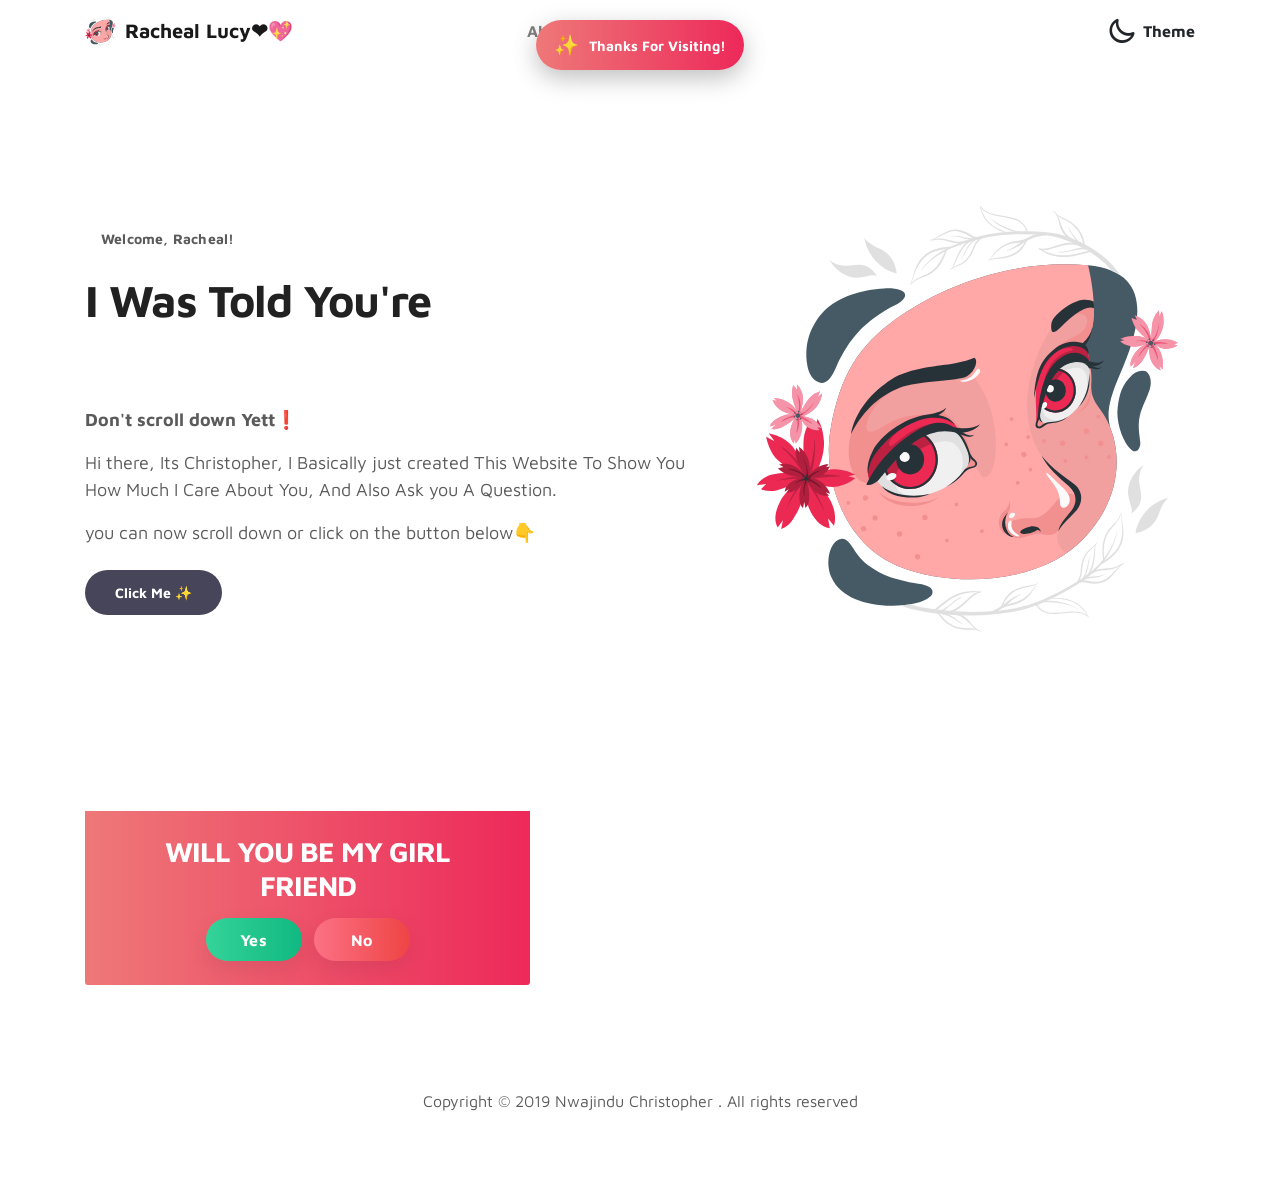
==== index.html @ bc21bebd "Add files via upload" ====
<!doctype html>
<html lang="en">

<head>
    <meta charset="utf-8">
    <meta name="viewport" content="width=device-width, initial-scale=1, shrink-to-fit=no">
    <meta name="description" content="">
    <meta name="author" content="">

    <title>Just A friendly Proposal</title>

    <link rel="stylesheet" href="css/bootstrap.min.css">
    <link rel="stylesheet" href="css/unicons.css">
    <link rel="stylesheet" href="css/owl.carousel.min.css">
    <link rel="stylesheet" href="css/owl.theme.default.min.css">

    <!-- MAIN STYLE -->
    <link rel="stylesheet" href="css/tooplate-style.css">

    <!--

Tooplate 2115 Marvel

https://www.tooplate.com/view/2115-marvel

-->
</head>

<body>

    <!-- MENU -->
    <nav class="navbar navbar-expand-sm navbar-light">
        <div class="container">
            <a class="navbar-brand d-flex align-items-center" href="index.html">
                <img src="images/undraw/rac.svg" alt="Racheal Lucy" style="width:32px;height:32px;margin-right:8px;"> Racheal Lucy❤💖
            </a>

            <button class="navbar-toggler" type="button" data-toggle="collapse" data-target="#navbarNav" aria-controls="navbarNav" aria-expanded="false" aria-label="Toggle navigation">
                <span class="navbar-toggler-icon"></span>
                <span class="navbar-toggler-icon"></span>
                <span class="navbar-toggler-icon"></span>
            </button>

            <div class="collapse navbar-collapse" id="navbarNav">
                <ul class="navbar-nav mx-auto">
                    <li class="nav-item">
                        <a href="#about" class="nav-link"><span data-hover="About">About</span></a>
                    </li>
                    <!-- <li class="nav-item">
                        <a href="#project" class="nav-link"><span data-hover="Projects">Projects</span></a>
                    </li>
                    <li class="nav-item">
                        <a href="#resume" class="nav-link"><span data-hover="Resume">Resume</span></a>
                    </li>
                    <li class="nav-item"> -->
                    <a href="#contact" class="nav-link"><span data-hover="Contact">Contact</span></a>
                    </li>
                </ul>

                <ul class="navbar-nav ml-lg-auto">
                    <div class="ml-lg-4">
                        <div class="color-mode d-lg-flex justify-content-center align-items-center">
                            <i class="color-mode-icon"></i> Theme
                        </div>
                    </div>
                </ul>
            </div>
        </div>
    </nav>

    <!-- WINNER BANNER (shows on page load) -->
    <div id="winner-banner" role="status" aria-live="polite">
        <span class="winner-emoji">✨</span>
        <span class="winner-text">Thanks For Visiting!</span>
    </div>

    <!-- ABOUT -->
    <section class="about full-screen d-lg-flex justify-content-center align-items-center" id="about">
        <div class="container">
            <div class="row">

                <div class="col-lg-7 col-md-12 col-12 d-flex align-items-center">
                    <div class="about-text">
                        <small class="small-text">Welcome, <span class="mobile-block">Racheal!</span></small>
                        <h1 class="animated animated-text">
                            <span class="mr-2">I Was Told You're</span>
                            <div class="animated-info">
                                <span class="animated-item">Beautiful 🌹</span>
                                <span class="animated-item">Georgious</span>
                                <span class="animated-item">Cute ✨</span>
                                <span class="animated-item">Adorable</span>
                                <span class="animated-item">Special🎁</span>
                                <span class="animated-item">One Of A Kind💎</span>
                                <span class="animated-item">Fun to Chat With</span>
                                <span class="animated-item">Very stubborn 😜</span>
                                <span class="animated-item">And Lastly</span>
                                <span class="animated-item">Well Endowed🤞</span>
                            </div>
                        </h1>

                        <p><strong>Don't scroll down Yett❗</strong></p>
                        <p>Hi there, Its Christopher, I Basically just created This Website To Show You How Much I Care About You, And Also Ask you A Question.</p>
                        <p>you can now scroll down or click on the button below👇</p>

                        <div class="custom-btn-group mt-4">
                            <!-- <a href="#" class="btn mr-lg-2 custom-btn"><i class='uil uil-file-alt'></i> Download Resume</a> -->
                            <a href="#contact" class="btn custom-btn custom-btn-bg custom-btn-link">Click Me ✨</a>
                        </div>
                    </div>
                </div>

                <div class="col-lg-5 col-md-12 col-12">
                    <div class="about-image svg">
                        <img src="images/undraw/rac.svg" class="img-fluid" alt="svg image">
                    </div>
                </div>

            </div>
        </div>
    </section>





    <!-- CONTACT -->
    <section class="contact py-5" id="contact">
        <div class="container">
            <div class="row">

                <div class="col-lg-5 mr-lg-5 col-12">
                    <div class="google-map w-100">
                        <!-- <iframe src="https://www.google.com/maps/embed?pb=!1m18!1m12!1m3!1d12088.558402180099!2d-73.99373482142036!3d40.75895421922642!2m3!1f0!2f0!3f0!3m2!1i1024!2i768!4f13.1!3m3!1m2!1s0x89c25855b8fb3083%3A0xa0f9aef176042a5c!2sTheater+District%2C+New+York%2C+NY%2C+USA!5e0!3m2!1sen!2smm!4v1549875377188"
                            width="400" height="300" frameborder="0" style="border:0" allowfullscreen></iframe> -->
                    </div>

                    <div class="contact-info d-flex justify-content-center align-items-center py-4 px-lg-5">
                        <div class="text-center w-100">
                            <h3 class="mb-3 text-white">WILL YOU BE MY GIRL FRIEND</h3>
                            <div class="d-flex justify-content-center" style="gap:12px;">
                                <button id="btn-yes" class="btn btn-success">Yes</button>
                                <button id="btn-no" class="btn btn-danger">No</button>
                            </div>
                        </div>
                    </div>
                </div>

                <!-- <div class="col-lg-6 col-12">
                    <div class="contact-form">
                        <h2 class="mb-4">Interested to work together? Let's talk</h2>

                        <form action="" method="get">
                            <div class="row">
                                <div class="col-lg-6 col-12">
                                    <input type="text" class="form-control" name="name" placeholder="Your Name" id="name">
                                </div>

                                <div class="col-lg-6 col-12">
                                    <input type="email" class="form-control" name="email" placeholder="Email" id="email">
                                </div>

                                <div class="col-12">
                                    <textarea name="message" rows="6" class="form-control" id="message" placeholder="Message"></textarea>
                                </div>

                                <div class="ml-lg-auto col-lg-5 col-12">
                                    <input type="submit" class="form-control submit-btn" value="Send Button">
                                </div>
                            </div>
                        </form>
                    </div>
                </div> -->

            </div>
        </div>
    </section>

    <!-- FOOTER -->
    <footer class="footer py-5">
        <div class="container">
            <div class="row">

                <div class="col-lg-12 col-12">
                    <p class="copyright-text text-center">Copyright &copy; 2019 Nwajindu Christopher . All rights reserved</p>
                </div>

            </div>
        </div>
    </footer>

    <script src="js/jquery-3.3.1.min.js"></script>
    <script src="js/popper.min.js"></script>
    <script src="js/bootstrap.min.js"></script>
    <script src="js/Headroom.js"></script>
    <script src="js/jQuery.headroom.js"></script>
    <script src="js/owl.carousel.min.js"></script>
    <script src="js/smoothscroll.js"></script>
    <script src="js/custom.js"></script>

</body>

</html>
---- css/unicons.css ----
@font-face {
  font-family: 'unicons';
  src: url('../font/unicons.eot?42479262');
  src: url('../font/unicons.eot?42479262#iefix') format('embedded-opentype'),
       url('../font/unicons.woff2?42479262') format('woff2'),
       url('../font/unicons.woff?42479262') format('woff'),
       url('../font/unicons.ttf?42479262') format('truetype'),
       url('../font/unicons.svg?42479262#unicons') format('svg');
  font-weight: normal;
  font-style: normal;
}
/* Chrome hack: SVG is rendered more smooth in Windozze. 100% magic, uncomment if you need it. */
/* Note, that will break hinting! In other OS-es font will be not as sharp as it could be */
/*
@media screen and (-webkit-min-device-pixel-ratio:0) {
  @font-face {
    font-family: 'unicons';
    src: url('../font/unicons.svg?42479262#unicons') format('svg');
  }
}
*/
 
 [class^="uil-"]:before, [class*=" uil-"]:before {
  font-family: "unicons";
  font-style: normal;
  font-weight: normal;
  speak: none;
 
  display: inline-block;
  text-decoration: inherit;
  width: 1em;
  margin-right: .2em;
  text-align: center;
  /* opacity: .8; */
 
  /* For safety - reset parent styles, that can break glyph codes*/
  font-variant: normal;
  text-transform: none;
 
  /* fix buttons height, for twitter bootstrap */
  line-height: 1em;
 
  /* Animation center compensation - margins should be symmetric */
  /* remove if not needed */
  margin-left: .2em;
 
  /* you can be more comfortable with increased icons size */
  /* font-size: 120%; */
 
  /* Font smoothing. That was taken from TWBS */
  -webkit-font-smoothing: antialiased;
  -moz-osx-font-smoothing: grayscale;
 
  /* Uncomment for 3D effect */
  /* text-shadow: 1px 1px 1px rgba(127, 127, 127, 0.3); */
}
 
.uil-abacus:before { content: '\e800'; } /* '' */
.uil-accessible-icon-alt:before { content: '\e801'; } /* '' */
.uil-adjust-alt:before { content: '\e802'; } /* '' */
.uil-adjust-circle:before { content: '\e803'; } /* '' */
.uil-adjust-half:before { content: '\e804'; } /* '' */
.uil-adjust:before { content: '\e805'; } /* '' */
.uil-airplay:before { content: '\e806'; } /* '' */
.uil-align-alt:before { content: '\e807'; } /* '' */
.uil-align-center-alt:before { content: '\e808'; } /* '' */
.uil-align-center-h:before { content: '\e809'; } /* '' */
.uil-align-center-justify:before { content: '\e80a'; } /* '' */
.uil-align-center-v:before { content: '\e80b'; } /* '' */
.uil-align-center:before { content: '\e80c'; } /* '' */
.uil-align-justify:before { content: '\e80d'; } /* '' */
.uil-align-left-justify:before { content: '\e80e'; } /* '' */
.uil-align-left:before { content: '\e80f'; } /* '' */
.uil-align-letter-right:before { content: '\e810'; } /* '' */
.uil-align-right-justify:before { content: '\e811'; } /* '' */
.uil-align-right:before { content: '\e812'; } /* '' */
.uil-align:before { content: '\e813'; } /* '' */
.uil-ambulance:before { content: '\e814'; } /* '' */
.uil-analysis:before { content: '\e815'; } /* '' */
.uil-analytics:before { content: '\e816'; } /* '' */
.uil-anchor:before { content: '\e817'; } /* '' */
.uil-android-phone-slash:before { content: '\e818'; } /* '' */
.uil-angle-double-down:before { content: '\e819'; } /* '' */
.uil-angle-double-left:before { content: '\e81a'; } /* '' */
.uil-angle-double-right:before { content: '\e81b'; } /* '' */
.uil-angle-double-up:before { content: '\e81c'; } /* '' */
.uil-angle-down:before { content: '\e81d'; } /* '' */
.uil-angle-left:before { content: '\e81e'; } /* '' */
.uil-angle-right-b:before { content: '\e81f'; } /* '' */
.uil-angle-right:before { content: '\e820'; } /* '' */
.uil-angle-up:before { content: '\e821'; } /* '' */
.uil-annoyed-alt:before { content: '\e822'; } /* '' */
.uil-annoyed:before { content: '\e823'; } /* '' */
.uil-apps:before { content: '\e824'; } /* '' */
.uil-archive-alt:before { content: '\e825'; } /* '' */
.uil-archive:before { content: '\e826'; } /* '' */
.uil-arrow-break:before { content: '\e827'; } /* '' */
.uil-arrow-circle-down:before { content: '\e828'; } /* '' */
.uil-arrow-circle-left:before { content: '\e829'; } /* '' */
.uil-arrow-circle-right:before { content: '\e82a'; } /* '' */
.uil-arrow-circle-up:before { content: '\e82b'; } /* '' */
.uil-arrow-compress-h:before { content: '\e82c'; } /* '' */
.uil-arrow-down-left:before { content: '\e82d'; } /* '' */
.uil-arrow-down-right:before { content: '\e82e'; } /* '' */
.uil-arrow-down:before { content: '\e82f'; } /* '' */
.uil-arrow-from-right:before { content: '\e830'; } /* '' */
.uil-arrow-from-top:before { content: '\e831'; } /* '' */
.uil-arrow-growth:before { content: '\e832'; } /* '' */
.uil-arrow-left:before { content: '\e833'; } /* '' */
.uil-arrow-random:before { content: '\e834'; } /* '' */
.uil-arrow-resize-diagonal:before { content: '\e835'; } /* '' */
.uil-arrow-right:before { content: '\e836'; } /* '' */
.uil-arrow-to-bottom:before { content: '\e837'; } /* '' */
.uil-arrow-to-right:before { content: '\e838'; } /* '' */
.uil-arrow-up-left:before { content: '\e839'; } /* '' */
.uil-arrow-up-right:before { content: '\e83a'; } /* '' */
.uil-arrow-up:before { content: '\e83b'; } /* '' */
.uil-arrows-h-alt:before { content: '\e83c'; } /* '' */
.uil-arrows-h:before { content: '\e83d'; } /* '' */
.uil-arrows-left-down:before { content: '\e83e'; } /* '' */
.uil-arrows-maximize:before { content: '\e83f'; } /* '' */
.uil-arrows-merge:before { content: '\e840'; } /* '' */
.uil-arrows-resize-h:before { content: '\e841'; } /* '' */
.uil-arrows-resize-v:before { content: '\e842'; } /* '' */
.uil-arrows-resize:before { content: '\e843'; } /* '' */
.uil-arrows-right-down:before { content: '\e844'; } /* '' */
.uil-arrows-shrink-h:before { content: '\e845'; } /* '' */
.uil-arrows-shrink-v:before { content: '\e846'; } /* '' */
.uil-arrows-up-right:before { content: '\e847'; } /* '' */
.uil-arrows-v-alt:before { content: '\e848'; } /* '' */
.uil-arrows-v:before { content: '\e849'; } /* '' */
.uil-at:before { content: '\e84a'; } /* '' */
.uil-atm-card:before { content: '\e84b'; } /* '' */
.uil-atom:before { content: '\e84c'; } /* '' */
.uil-auto-flash:before { content: '\e84d'; } /* '' */
.uil-award-alt:before { content: '\e84e'; } /* '' */
.uil-award:before { content: '\e84f'; } /* '' */
.uil-baby-carriage:before { content: '\e850'; } /* '' */
.uil-backpack:before { content: '\e851'; } /* '' */
.uil-backspace:before { content: '\e852'; } /* '' */
.uil-backward:before { content: '\e853'; } /* '' */
.uil-bag-alt:before { content: '\e854'; } /* '' */
.uil-bag-slash:before { content: '\e855'; } /* '' */
.uil-bag:before { content: '\e856'; } /* '' */
.uil-ball:before { content: '\e857'; } /* '' */
.uil-ban:before { content: '\e858'; } /* '' */
.uil-bars:before { content: '\e859'; } /* '' */
.uil-basketball-hoop:before { content: '\e85a'; } /* '' */
.uil-basketball:before { content: '\e85b'; } /* '' */
.uil-battery-bolt:before { content: '\e85c'; } /* '' */
.uil-battery-empty:before { content: '\e85d'; } /* '' */
.uil-bed-double:before { content: '\e85e'; } /* '' */
.uil-bed:before { content: '\e85f'; } /* '' */
.uil-bell-school:before { content: '\e860'; } /* '' */
.uil-bell-slash:before { content: '\e861'; } /* '' */
.uil-bill:before { content: '\e862'; } /* '' */
.uil-bitcoin-circle:before { content: '\e863'; } /* '' */
.uil-bitcoin:before { content: '\e864'; } /* '' */
.uil-bluetooth-b:before { content: '\e865'; } /* '' */
.uil-bolt-alt:before { content: '\e866'; } /* '' */
.uil-bolt-slash:before { content: '\e867'; } /* '' */
.uil-bolt:before { content: '\e868'; } /* '' */
.uil-book-alt:before { content: '\e869'; } /* '' */
.uil-book-medical:before { content: '\e86a'; } /* '' */
.uil-book-open:before { content: '\e86b'; } /* '' */
.uil-book-reader:before { content: '\e86c'; } /* '' */
.uil-book:before { content: '\e86d'; } /* '' */
.uil-bookmark-full:before { content: '\e86e'; } /* '' */
.uil-bookmark:before { content: '\e86f'; } /* '' */
.uil-books:before { content: '\e870'; } /* '' */
.uil-boombox:before { content: '\e871'; } /* '' */
.uil-border-alt:before { content: '\e872'; } /* '' */
.uil-border-bottom:before { content: '\e873'; } /* '' */
.uil-border-clear:before { content: '\e874'; } /* '' */
.uil-border-horizontal:before { content: '\e875'; } /* '' */
.uil-border-inner:before { content: '\e876'; } /* '' */
.uil-border-left:before { content: '\e877'; } /* '' */
.uil-border-out:before { content: '\e878'; } /* '' */
.uil-border-right:before { content: '\e879'; } /* '' */
.uil-border-top:before { content: '\e87a'; } /* '' */
.uil-border-vertical:before { content: '\e87b'; } /* '' */
.uil-box:before { content: '\e87c'; } /* '' */
.uil-briefcase-alt:before { content: '\e87d'; } /* '' */
.uil-briefcase:before { content: '\e87e'; } /* '' */
.uil-bright:before { content: '\e87f'; } /* '' */
.uil-brightness-empty:before { content: '\e880'; } /* '' */
.uil-brightness-half:before { content: '\e881'; } /* '' */
.uil-brightness-low:before { content: '\e882'; } /* '' */
.uil-brightness-minus:before { content: '\e883'; } /* '' */
.uil-brightness-plus:before { content: '\e884'; } /* '' */
.uil-brightness:before { content: '\e885'; } /* '' */
.uil-bring-bottom:before { content: '\e886'; } /* '' */
.uil-bring-front:before { content: '\e887'; } /* '' */
.uil-brush-alt:before { content: '\e888'; } /* '' */
.uil-bug:before { content: '\e889'; } /* '' */
.uil-building:before { content: '\e88a'; } /* '' */
.uil-bullseye:before { content: '\e88b'; } /* '' */
.uil-bus-alt:before { content: '\e88c'; } /* '' */
.uil-bus-school:before { content: '\e88d'; } /* '' */
.uil-bus:before { content: '\e88e'; } /* '' */
.uil-calcualtor:before { content: '\e88f'; } /* '' */
.uil-calculator-alt:before { content: '\e890'; } /* '' */
.uil-calendar-alt:before { content: '\e891'; } /* '' */
.uil-calendar-slash:before { content: '\e892'; } /* '' */
.uil-calender:before { content: '\e893'; } /* '' */
.uil-calling:before { content: '\e894'; } /* '' */
.uil-camera-plus:before { content: '\e895'; } /* '' */
.uil-camera-slash:before { content: '\e896'; } /* '' */
.uil-camera:before { content: '\e897'; } /* '' */
.uil-cancel:before { content: '\e898'; } /* '' */
.uil-capsule:before { content: '\e899'; } /* '' */
.uil-capture:before { content: '\e89a'; } /* '' */
.uil-car-sideview:before { content: '\e89b'; } /* '' */
.uil-car-slash:before { content: '\e89c'; } /* '' */
.uil-car-wash:before { content: '\e89d'; } /* '' */
.uil-car:before { content: '\e89e'; } /* '' */
.uil-card-atm:before { content: '\e89f'; } /* '' */
.uil-caret-right:before { content: '\e8a0'; } /* '' */
.uil-cart:before { content: '\e8a1'; } /* '' */
.uil-cell:before { content: '\e8a2'; } /* '' */
.uil-celsius:before { content: '\e8a3'; } /* '' */
.uil-chart-bar-alt:before { content: '\e8a4'; } /* '' */
.uil-chart-bar:before { content: '\e8a5'; } /* '' */
.uil-chart-down:before { content: '\e8a6'; } /* '' */
.uil-chart-growth-alt:before { content: '\e8a7'; } /* '' */
.uil-chart-growth:before { content: '\e8a8'; } /* '' */
.uil-chart-line:before { content: '\e8a9'; } /* '' */
.uil-chart-pie-alt:before { content: '\e8aa'; } /* '' */
.uil-chart-pie:before { content: '\e8ab'; } /* '' */
.uil-chart:before { content: '\e8ac'; } /* '' */
.uil-chat-bubble-user:before { content: '\e8ad'; } /* '' */
.uil-chat-info:before { content: '\e8ae'; } /* '' */
.uil-chat:before { content: '\e8af'; } /* '' */
.uil-check-circle:before { content: '\e8b0'; } /* '' */
.uil-check-square:before { content: '\e8b1'; } /* '' */
.uil-check:before { content: '\e8b2'; } /* '' */
.uil-circle-layer:before { content: '\e8b3'; } /* '' */
.uil-circle:before { content: '\e8b4'; } /* '' */
.uil-circuit:before { content: '\e8b5'; } /* '' */
.uil-clapper-board:before { content: '\e8b6'; } /* '' */
.uil-clipboard-alt:before { content: '\e8b7'; } /* '' */
.uil-clipboard-blank:before { content: '\e8b8'; } /* '' */
.uil-clipboard-notes:before { content: '\e8b9'; } /* '' */
.uil-clipboard:before { content: '\e8ba'; } /* '' */
.uil-clock-eight:before { content: '\e8bb'; } /* '' */
.uil-clock-five:before { content: '\e8bc'; } /* '' */
.uil-clock-nine:before { content: '\e8bd'; } /* '' */
.uil-clock-seven:before { content: '\e8be'; } /* '' */
.uil-clock-ten:before { content: '\e8bf'; } /* '' */
.uil-clock-three:before { content: '\e8c0'; } /* '' */
.uil-clock-two:before { content: '\e8c1'; } /* '' */
.uil-clock:before { content: '\e8c2'; } /* '' */
.uil-closed-captioning:before { content: '\e8c3'; } /* '' */
.uil-cloud-block:before { content: '\e8c4'; } /* '' */
.uil-cloud-bookmark:before { content: '\e8c5'; } /* '' */
.uil-cloud-check:before { content: '\e8c6'; } /* '' */
.uil-cloud-computing:before { content: '\e8c7'; } /* '' */
.uil-cloud-data-connection:before { content: '\e8c8'; } /* '' */
.uil-cloud-database-tree:before { content: '\e8c9'; } /* '' */
.uil-cloud-download:before { content: '\e8ca'; } /* '' */
.uil-cloud-drizzle:before { content: '\e8cb'; } /* '' */
.uil-cloud-exclamation:before { content: '\e8cc'; } /* '' */
.uil-cloud-hail:before { content: '\e8cd'; } /* '' */
.uil-cloud-heart:before { content: '\e8ce'; } /* '' */
.uil-cloud-info:before { content: '\e8cf'; } /* '' */
.uil-cloud-lock:before { content: '\e8d0'; } /* '' */
.uil-cloud-meatball:before { content: '\e8d1'; } /* '' */
.uil-cloud-moon-hail:before { content: '\e8d2'; } /* '' */
.uil-cloud-moon-meatball:before { content: '\e8d3'; } /* '' */
.uil-cloud-moon-rain:before { content: '\e8d4'; } /* '' */
.uil-cloud-moon-showers:before { content: '\e8d5'; } /* '' */
.uil-cloud-moon:before { content: '\e8d6'; } /* '' */
.uil-cloud-question:before { content: '\e8d7'; } /* '' */
.uil-cloud-rain-sun:before { content: '\e8d8'; } /* '' */
.uil-cloud-rain:before { content: '\e8d9'; } /* '' */
.uil-cloud-redo:before { content: '\e8da'; } /* '' */
.uil-cloud-set:before { content: '\e8db'; } /* '' */
.uil-cloud-share:before { content: '\e8dc'; } /* '' */
.uil-cloud-shield:before { content: '\e8dd'; } /* '' */
.uil-cloud-showers-alt:before { content: '\e8de'; } /* '' */
.uil-cloud-showers-heavy:before { content: '\e8df'; } /* '' */
.uil-cloud-showers:before { content: '\e8e0'; } /* '' */
.uil-cloud-slash:before { content: '\e8e1'; } /* '' */
.uil-cloud-sun-hail:before { content: '\e8e2'; } /* '' */
.uil-cloud-sun-meatball:before { content: '\e8e3'; } /* '' */
.uil-cloud-sun-rain-alt:before { content: '\e8e4'; } /* '' */
.uil-cloud-sun-rain:before { content: '\e8e5'; } /* '' */
.uil-cloud-sun-tear:before { content: '\e8e6'; } /* '' */
.uil-cloud-sun:before { content: '\e8e7'; } /* '' */
.uil-cloud-times:before { content: '\e8e8'; } /* '' */
.uil-cloud-unlock:before { content: '\e8e9'; } /* '' */
.uil-cloud-upload:before { content: '\e8ea'; } /* '' */
.uil-cloud-wifi:before { content: '\e8eb'; } /* '' */
.uil-cloud-wind:before { content: '\e8ec'; } /* '' */
.uil-cloud:before { content: '\e8ed'; } /* '' */
.uil-clouds:before { content: '\e8ee'; } /* '' */
.uil-club:before { content: '\e8ef'; } /* '' */
.uil-code:before { content: '\e8f0'; } /* '' */
.uil-coffee:before { content: '\e8f1'; } /* '' */
.uil-cog:before { content: '\e8f2'; } /* '' */
.uil-coins:before { content: '\e8f3'; } /* '' */
.uil-columns:before { content: '\e8f4'; } /* '' */
.uil-comment-alt-block:before { content: '\e8f5'; } /* '' */
.uil-comment-alt-chart-lines:before { content: '\e8f6'; } /* '' */
.uil-comment-alt-check:before { content: '\e8f7'; } /* '' */
.uil-comment-alt-dots:before { content: '\e8f8'; } /* '' */
.uil-comment-alt-download:before { content: '\e8f9'; } /* '' */
.uil-comment-alt-edit:before { content: '\e8fa'; } /* '' */
.uil-comment-alt-exclamation:before { content: '\e8fb'; } /* '' */
.uil-comment-alt-heart:before { content: '\e8fc'; } /* '' */
.uil-comment-alt-image:before { content: '\e8fd'; } /* '' */
.uil-comment-alt-info:before { content: '\e8fe'; } /* '' */
.uil-comment-alt-lines:before { content: '\e8ff'; } /* '' */
.uil-comment-alt-lock:before { content: '\e900'; } /* '' */
.uil-comment-alt-medical:before { content: '\e901'; } /* '' */
.uil-comment-alt-message:before { content: '\e902'; } /* '' */
.uil-comment-alt-notes:before { content: '\e903'; } /* '' */
.uil-comment-alt-plus:before { content: '\e904'; } /* '' */
.uil-comment-alt-question:before { content: '\e905'; } /* '' */
.uil-comment-alt-redo:before { content: '\e906'; } /* '' */
.uil-comment-alt-search:before { content: '\e907'; } /* '' */
.uil-comment-alt-share:before { content: '\e908'; } /* '' */
.uil-comment-alt-shield:before { content: '\e909'; } /* '' */
.uil-comment-alt-upload:before { content: '\e90a'; } /* '' */
.uil-comment-alt-verify:before { content: '\e90b'; } /* '' */
.uil-comment-alt:before { content: '\e90c'; } /* '' */
.uil-comment-block:before { content: '\e90d'; } /* '' */
.uil-comment-chart-line:before { content: '\e90e'; } /* '' */
.uil-comment-check:before { content: '\e90f'; } /* '' */
.uil-comment-dots:before { content: '\e910'; } /* '' */
.uil-comment-download:before { content: '\e911'; } /* '' */
.uil-comment-edit:before { content: '\e912'; } /* '' */
.uil-comment-exclamation:before { content: '\e913'; } /* '' */
.uil-comment-heart:before { content: '\e914'; } /* '' */
.uil-comment-image:before { content: '\e915'; } /* '' */
.uil-comment-info-alt:before { content: '\e916'; } /* '' */
.uil-comment-info:before { content: '\e917'; } /* '' */
.uil-comment-lines:before { content: '\e918'; } /* '' */
.uil-comment-lock:before { content: '\e919'; } /* '' */
.uil-comment-medical:before { content: '\e91a'; } /* '' */
.uil-comment-message:before { content: '\e91b'; } /* '' */
.uil-comment-notes:before { content: '\e91c'; } /* '' */
.uil-comment-plus:before { content: '\e91d'; } /* '' */
.uil-comment-question:before { content: '\e91e'; } /* '' */
.uil-comment-redo:before { content: '\e91f'; } /* '' */
.uil-comment-search:before { content: '\e920'; } /* '' */
.uil-comment-share:before { content: '\e921'; } /* '' */
.uil-comment-shield:before { content: '\e922'; } /* '' */
.uil-comment-slash:before { content: '\e923'; } /* '' */
.uil-comment-upload:before { content: '\e924'; } /* '' */
.uil-comment-verify:before { content: '\e925'; } /* '' */
.uil-comment:before { content: '\e926'; } /* '' */
.uil-comments-alt:before { content: '\e927'; } /* '' */
.uil-comments:before { content: '\e928'; } /* '' */
.uil-commnet-alt-slash:before { content: '\e929'; } /* '' */
.uil-compact-disc:before { content: '\e92a'; } /* '' */
.uil-compass:before { content: '\e92b'; } /* '' */
.uil-compress-alt-left:before { content: '\e92c'; } /* '' */
.uil-compress-alt:before { content: '\e92d'; } /* '' */
.uil-compress-arrows:before { content: '\e92e'; } /* '' */
.uil-compress-lines:before { content: '\e92f'; } /* '' */
.uil-compress-point:before { content: '\e930'; } /* '' */
.uil-compress-v:before { content: '\e931'; } /* '' */
.uil-compress:before { content: '\e932'; } /* '' */
.uil-computer-mouse:before { content: '\e933'; } /* '' */
.uil-confused:before { content: '\e934'; } /* '' */
.uil-constructor:before { content: '\e935'; } /* '' */
.uil-copy-alt:before { content: '\e936'; } /* '' */
.uil-copy-landscape:before { content: '\e937'; } /* '' */
.uil-copy:before { content: '\e938'; } /* '' */
.uil-copyright:before { content: '\e939'; } /* '' */
.uil-corner-down-left:before { content: '\e93a'; } /* '' */
.uil-corner-down-right-alt:before { content: '\e93b'; } /* '' */
.uil-corner-down-right:before { content: '\e93c'; } /* '' */
.uil-corner-left-down:before { content: '\e93d'; } /* '' */
.uil-corner-right-down:before { content: '\e93e'; } /* '' */
.uil-corner-up-left-alt:before { content: '\e93f'; } /* '' */
.uil-corner-up-left:before { content: '\e940'; } /* '' */
.uil-corner-up-right-alt:before { content: '\e941'; } /* '' */
.uil-corner-up-right:before { content: '\e942'; } /* '' */
.uil-creative-commons-pd-alt:before { content: '\e943'; } /* '' */
.uil-creative-commons-pd:before { content: '\e944'; } /* '' */
.uil-crockery:before { content: '\e945'; } /* '' */
.uil-crop-alt-rotate-left:before { content: '\e946'; } /* '' */
.uil-crop-alt-rotate-right:before { content: '\e947'; } /* '' */
.uil-crop-alt:before { content: '\e948'; } /* '' */
.uil-crosshair-alt:before { content: '\e949'; } /* '' */
.uil-crosshair:before { content: '\e94a'; } /* '' */
.uil-crosshairs:before { content: '\e94b'; } /* '' */
.uil-cube:before { content: '\e94c'; } /* '' */
.uil-data-sharing:before { content: '\e94d'; } /* '' */
.uil-database-alt:before { content: '\e94e'; } /* '' */
.uil-database:before { content: '\e94f'; } /* '' */
.uil-desert:before { content: '\e950'; } /* '' */
.uil-desktop-alt-slash:before { content: '\e951'; } /* '' */
.uil-desktop-alt:before { content: '\e952'; } /* '' */
.uil-desktop-cloud-alt:before { content: '\e953'; } /* '' */
.uil-desktop-slash:before { content: '\e954'; } /* '' */
.uil-desktop:before { content: '\e955'; } /* '' */
.uil-dialpad-alt:before { content: '\e956'; } /* '' */
.uil-dialpad:before { content: '\e957'; } /* '' */
.uil-diamond:before { content: '\e958'; } /* '' */
.uil-diary-alt:before { content: '\e959'; } /* '' */
.uil-diary:before { content: '\e95a'; } /* '' */
.uil-dice-five:before { content: '\e95b'; } /* '' */
.uil-dice-four:before { content: '\e95c'; } /* '' */
.uil-dice-one:before { content: '\e95d'; } /* '' */
.uil-dice-six:before { content: '\e95e'; } /* '' */
.uil-dice-three:before { content: '\e95f'; } /* '' */
.uil-dice-two:before { content: '\e960'; } /* '' */
.uil-direction:before { content: '\e961'; } /* '' */
.uil-directions:before { content: '\e962'; } /* '' */
.uil-dizzy-meh:before { content: '\e963'; } /* '' */
.uil-dna:before { content: '\e964'; } /* '' */
.uil-document-layout-center:before { content: '\e965'; } /* '' */
.uil-document-layout-left:before { content: '\e966'; } /* '' */
.uil-document-layout-right:before { content: '\e967'; } /* '' */
.uil-document:before { content: '\e968'; } /* '' */
.uil-dollar-alt:before { content: '\e969'; } /* '' */
.uil-dollar-sign-alt:before { content: '\e96a'; } /* '' */
.uil-dollar-sign:before { content: '\e96b'; } /* '' */
.uil-down-arrow:before { content: '\e96c'; } /* '' */
.uil-download-alt:before { content: '\e96d'; } /* '' */
.uil-dribbble:before { content: '\e96e'; } /* '' */
.uil-drill:before { content: '\e96f'; } /* '' */
.uil-dropbox:before { content: '\e970'; } /* '' */
.uil-dumbbell:before { content: '\e971'; } /* '' */
.uil-edit-alt:before { content: '\e972'; } /* '' */
.uil-edit:before { content: '\e973'; } /* '' */
.uil-ellipsis-h:before { content: '\e974'; } /* '' */
.uil-ellipsis-v:before { content: '\e975'; } /* '' */
.uil-emoji:before { content: '\e976'; } /* '' */
.uil-enter:before { content: '\e977'; } /* '' */
.uil-entry:before { content: '\e978'; } /* '' */
.uil-envelope-add:before { content: '\e979'; } /* '' */
.uil-envelope-alt:before { content: '\e97a'; } /* '' */
.uil-envelope-block:before { content: '\e97b'; } /* '' */
.uil-envelope-bookmark:before { content: '\e97c'; } /* '' */
.uil-envelope-check:before { content: '\e97d'; } /* '' */
.uil-envelope-download-alt:before { content: '\e97e'; } /* '' */
.uil-envelope-download:before { content: '\e97f'; } /* '' */
.uil-envelope-edit:before { content: '\e980'; } /* '' */
.uil-envelope-exclamation:before { content: '\e981'; } /* '' */
.uil-envelope-heart:before { content: '\e982'; } /* '' */
.uil-envelope-info:before { content: '\e983'; } /* '' */
.uil-envelope-lock:before { content: '\e984'; } /* '' */
.uil-envelope-minus:before { content: '\e985'; } /* '' */
.uil-envelope-open:before { content: '\e986'; } /* '' */
.uil-envelope-question:before { content: '\e987'; } /* '' */
.uil-envelope-receive:before { content: '\e988'; } /* '' */
.uil-envelope-redo:before { content: '\e989'; } /* '' */
.uil-envelope-search:before { content: '\e98a'; } /* '' */
.uil-envelope-send:before { content: '\e98b'; } /* '' */
.uil-envelope-share:before { content: '\e98c'; } /* '' */
.uil-envelope-shield:before { content: '\e98d'; } /* '' */
.uil-envelope-star:before { content: '\e98e'; } /* '' */
.uil-envelope-times:before { content: '\e98f'; } /* '' */
.uil-envelope-upload-alt:before { content: '\e990'; } /* '' */
.uil-envelope-upload:before { content: '\e991'; } /* '' */
.uil-envelope:before { content: '\e992'; } /* '' */
.uil-envelopes:before { content: '\e993'; } /* '' */
.uil-equal-circle:before { content: '\e994'; } /* '' */
.uil-euro-circle:before { content: '\e995'; } /* '' */
.uil-euro:before { content: '\e996'; } /* '' */
.uil-exchange-alt:before { content: '\e997'; } /* '' */
.uil-exchange:before { content: '\e998'; } /* '' */
.uil-exclamation-circle:before { content: '\e999'; } /* '' */
.uil-exclamation-octagon:before { content: '\e99a'; } /* '' */
.uil-exclamation-triangle:before { content: '\e99b'; } /* '' */
.uil-exclude:before { content: '\e99c'; } /* '' */
.uil-exit:before { content: '\e99d'; } /* '' */
.uil-expand-alt:before { content: '\e99e'; } /* '' */
.uil-expand-arrows-alt:before { content: '\e99f'; } /* '' */
.uil-expand-arrows:before { content: '\e9a0'; } /* '' */
.uil-expand-from-corner:before { content: '\e9a1'; } /* '' */
.uil-expand-left:before { content: '\e9a2'; } /* '' */
.uil-export:before { content: '\e9a3'; } /* '' */
.uil-exposure-alt:before { content: '\e9a4'; } /* '' */
.uil-exposure-increase:before { content: '\e9a5'; } /* '' */
.uil-external-link-alt:before { content: '\e9a6'; } /* '' */
.uil-eye-slash:before { content: '\e9a7'; } /* '' */
.uil-eye:before { content: '\e9a8'; } /* '' */
.uil-facebook:before { content: '\e9a9'; } /* '' */
.uil-fahrenheit:before { content: '\e9aa'; } /* '' */
.uil-fast-mail-alt:before { content: '\e9ab'; } /* '' */
.uil-fast-mail:before { content: '\e9ac'; } /* '' */
.uil-favorite:before { content: '\e9ad'; } /* '' */
.uil-feedback:before { content: '\e9ae'; } /* '' */
.uil-file-alt:before { content: '\e9af'; } /* '' */
.uil-file-blank:before { content: '\e9b0'; } /* '' */
.uil-file-block-alt:before { content: '\e9b1'; } /* '' */
.uil-file-bookmark-alt:before { content: '\e9b2'; } /* '' */
.uil-file-check-alt:before { content: '\e9b3'; } /* '' */
.uil-file-check:before { content: '\e9b4'; } /* '' */
.uil-file-contract-dollar:before { content: '\e9b5'; } /* '' */
.uil-file-copy-alt:before { content: '\e9b6'; } /* '' */
.uil-file-download-alt:before { content: '\e9b7'; } /* '' */
.uil-file-download:before { content: '\e9b8'; } /* '' */
.uil-file-edit-alt:before { content: '\e9b9'; } /* '' */
.uil-file-exclamation-alt:before { content: '\e9ba'; } /* '' */
.uil-file-exclamation:before { content: '\e9bb'; } /* '' */
.uil-file-heart:before { content: '\e9bc'; } /* '' */
.uil-file-info-alt:before { content: '\e9bd'; } /* '' */
.uil-file-landscape-alt:before { content: '\e9be'; } /* '' */
.uil-file-landscape:before { content: '\e9bf'; } /* '' */
.uil-file-lanscape-slash:before { content: '\e9c0'; } /* '' */
.uil-file-lock-alt:before { content: '\e9c1'; } /* '' */
.uil-file-medical-alt:before { content: '\e9c2'; } /* '' */
.uil-file-medical:before { content: '\e9c3'; } /* '' */
.uil-file-minus-alt:before { content: '\e9c4'; } /* '' */
.uil-file-minus:before { content: '\e9c5'; } /* '' */
.uil-file-network:before { content: '\e9c6'; } /* '' */
.uil-file-plus-alt:before { content: '\e9c7'; } /* '' */
.uil-file-plus:before { content: '\e9c8'; } /* '' */
.uil-file-question-alt:before { content: '\e9c9'; } /* '' */
.uil-file-question:before { content: '\e9ca'; } /* '' */
.uil-file-redo-alt:before { content: '\e9cb'; } /* '' */
.uil-file-search-alt:before { content: '\e9cc'; } /* '' */
.uil-file-share-alt:before { content: '\e9cd'; } /* '' */
.uil-file-shield-alt:before { content: '\e9ce'; } /* '' */
.uil-file-slash:before { content: '\e9cf'; } /* '' */
.uil-file-times-alt:before { content: '\e9d0'; } /* '' */
.uil-file-times:before { content: '\e9d1'; } /* '' */
.uil-file-upload-alt:before { content: '\e9d2'; } /* '' */
.uil-file-upload:before { content: '\e9d3'; } /* '' */
.uil-file:before { content: '\e9d4'; } /* '' */
.uil-files-landscapes-alt:before { content: '\e9d5'; } /* '' */
.uil-files-landscapes:before { content: '\e9d6'; } /* '' */
.uil-film:before { content: '\e9d7'; } /* '' */
.uil-filter-slash:before { content: '\e9d8'; } /* '' */
.uil-filter:before { content: '\e9d9'; } /* '' */
.uil-flask-potion:before { content: '\e9da'; } /* '' */
.uil-flask:before { content: '\e9db'; } /* '' */
.uil-flip-h-alt:before { content: '\e9dc'; } /* '' */
.uil-flip-h:before { content: '\e9dd'; } /* '' */
.uil-flip-v-alt:before { content: '\e9de'; } /* '' */
.uil-flip-v:before { content: '\e9df'; } /* '' */
.uil-flower:before { content: '\e9e0'; } /* '' */
.uil-focus-add:before { content: '\e9e1'; } /* '' */
.uil-focus-target:before { content: '\e9e2'; } /* '' */
.uil-focus:before { content: '\e9e3'; } /* '' */
.uil-folder-check:before { content: '\e9e4'; } /* '' */
.uil-folder-download:before { content: '\e9e5'; } /* '' */
.uil-folder-exclamation:before { content: '\e9e6'; } /* '' */
.uil-folder-heart:before { content: '\e9e7'; } /* '' */
.uil-folder-info:before { content: '\e9e8'; } /* '' */
.uil-folder-lock:before { content: '\e9e9'; } /* '' */
.uil-folder-medical:before { content: '\e9ea'; } /* '' */
.uil-folder-minus:before { content: '\e9eb'; } /* '' */
.uil-folder-network:before { content: '\e9ec'; } /* '' */
.uil-folder-plus:before { content: '\e9ed'; } /* '' */
.uil-folder-question:before { content: '\e9ee'; } /* '' */
.uil-folder-slash:before { content: '\e9ef'; } /* '' */
.uil-folder-times:before { content: '\e9f0'; } /* '' */
.uil-folder-upload:before { content: '\e9f1'; } /* '' */
.uil-folder:before { content: '\e9f2'; } /* '' */
.uil-food:before { content: '\e9f3'; } /* '' */
.uil-football-american:before { content: '\e9f4'; } /* '' */
.uil-football-ball:before { content: '\e9f5'; } /* '' */
.uil-football:before { content: '\e9f6'; } /* '' */
.uil-forecastcloud-moon-tear:before { content: '\e9f7'; } /* '' */
.uil-forwaded-call:before { content: '\e9f8'; } /* '' */
.uil-forward:before { content: '\e9f9'; } /* '' */
.uil-frown:before { content: '\e9fa'; } /* '' */
.uil-game-structure:before { content: '\e9fb'; } /* '' */
.uil-game:before { content: '\e9fc'; } /* '' */
.uil-gift:before { content: '\e9fd'; } /* '' */
.uil-glass-martini-alt-slash:before { content: '\e9fe'; } /* '' */
.uil-glass-martini-alt:before { content: '\e9ff'; } /* '' */
.uil-glass-martini:before { content: '\ea00'; } /* '' */
.uil-glass-tea:before { content: '\ea01'; } /* '' */
.uil-glass:before { content: '\ea02'; } /* '' */
.uil-globe:before { content: '\ea03'; } /* '' */
.uil-gold:before { content: '\ea04'; } /* '' */
.uil-google-drive:before { content: '\ea05'; } /* '' */
.uil-graduation-hat:before { content: '\ea06'; } /* '' */
.uil-graph-bar:before { content: '\ea07'; } /* '' */
.uil-grid:before { content: '\ea08'; } /* '' */
.uil-grids:before { content: '\ea09'; } /* '' */
.uil-grin-tongue-wink-alt:before { content: '\ea0a'; } /* '' */
.uil-grin-tongue-wink:before { content: '\ea0b'; } /* '' */
.uil-grin:before { content: '\ea0c'; } /* '' */
.uil-grip-horizontal-line:before { content: '\ea0d'; } /* '' */
.uil-hdd:before { content: '\ea0e'; } /* '' */
.uil-headphones-alt:before { content: '\ea0f'; } /* '' */
.uil-headphones:before { content: '\ea10'; } /* '' */
.uil-heart-alt:before { content: '\ea11'; } /* '' */
.uil-heart-medical:before { content: '\ea12'; } /* '' */
.uil-heart-rate:before { content: '\ea13'; } /* '' */
.uil-heart-sign:before { content: '\ea14'; } /* '' */
.uil-heart:before { content: '\ea15'; } /* '' */
.uil-heartbeat:before { content: '\ea16'; } /* '' */
.uil-history-alt:before { content: '\ea17'; } /* '' */
.uil-history:before { content: '\ea18'; } /* '' */
.uil-home-alt:before { content: '\ea19'; } /* '' */
.uil-home:before { content: '\ea1a'; } /* '' */
.uil-horizontal-align-center:before { content: '\ea1b'; } /* '' */
.uil-horizontal-align-left:before { content: '\ea1c'; } /* '' */
.uil-horizontal-align-right:before { content: '\ea1d'; } /* '' */
.uil-horizontal-distribution-center:before { content: '\ea1e'; } /* '' */
.uil-horizontal-distribution-left:before { content: '\ea1f'; } /* '' */
.uil-horizontal-distribution-right:before { content: '\ea20'; } /* '' */
.uil-hunting:before { content: '\ea21'; } /* '' */
.uil-image-alt-slash:before { content: '\ea22'; } /* '' */
.uil-image-block:before { content: '\ea23'; } /* '' */
.uil-image-broken:before { content: '\ea24'; } /* '' */
.uil-image-check:before { content: '\ea25'; } /* '' */
.uil-image-download:before { content: '\ea26'; } /* '' */
.uil-image-edit:before { content: '\ea27'; } /* '' */
.uil-image-lock:before { content: '\ea28'; } /* '' */
.uil-image-minus:before { content: '\ea29'; } /* '' */
.uil-image-plus:before { content: '\ea2a'; } /* '' */
.uil-image-question:before { content: '\ea2b'; } /* '' */
.uil-image-redo:before { content: '\ea2c'; } /* '' */
.uil-image-resize-landscape:before { content: '\ea2d'; } /* '' */
.uil-image-resize-square:before { content: '\ea2e'; } /* '' */
.uil-image-search:before { content: '\ea2f'; } /* '' */
.uil-image-share:before { content: '\ea30'; } /* '' */
.uil-image-shield:before { content: '\ea31'; } /* '' */
.uil-image-slash:before { content: '\ea32'; } /* '' */
.uil-image-times:before { content: '\ea33'; } /* '' */
.uil-image-upload:before { content: '\ea34'; } /* '' */
.uil-image-v:before { content: '\ea35'; } /* '' */
.uil-image:before { content: '\ea36'; } /* '' */
.uil-images:before { content: '\ea37'; } /* '' */
.uil-incoming-call:before { content: '\ea38'; } /* '' */
.uil-info-circle:before { content: '\ea39'; } /* '' */
.uil-instagram:before { content: '\ea3a'; } /* '' */
.uil-invoice:before { content: '\ea3b'; } /* '' */
.uil-jackhammer:before { content: '\ea3c'; } /* '' */
.uil-kayak:before { content: '\ea3d'; } /* '' */
.uil-key-skeleton-alt:before { content: '\ea3e'; } /* '' */
.uil-key-skeleton:before { content: '\ea3f'; } /* '' */
.uil-keyboard-alt:before { content: '\ea40'; } /* '' */
.uil-keyboard-hide:before { content: '\ea41'; } /* '' */
.uil-keyboard-show:before { content: '\ea42'; } /* '' */
.uil-keyboard:before { content: '\ea43'; } /* '' */
.uil-keyhole-circle:before { content: '\ea44'; } /* '' */
.uil-keyhole-square-full:before { content: '\ea45'; } /* '' */
.uil-keyhole-square:before { content: '\ea46'; } /* '' */
.uil-kid:before { content: '\ea47'; } /* '' */
.uil-label-alt:before { content: '\ea48'; } /* '' */
.uil-label:before { content: '\ea49'; } /* '' */
.uil-lamp:before { content: '\ea4a'; } /* '' */
.uil-laptop-cloud:before { content: '\ea4b'; } /* '' */
.uil-laptop:before { content: '\ea4c'; } /* '' */
.uil-laughing:before { content: '\ea4d'; } /* '' */
.uil-layer-group-slash:before { content: '\ea4e'; } /* '' */
.uil-layer-group:before { content: '\ea4f'; } /* '' */
.uil-layers-alt:before { content: '\ea50'; } /* '' */
.uil-layers-slash:before { content: '\ea51'; } /* '' */
.uil-layers:before { content: '\ea52'; } /* '' */
.uil-left-arrow-from-left:before { content: '\ea53'; } /* '' */
.uil-left-arrow-to-left:before { content: '\ea54'; } /* '' */
.uil-left-indent-alt:before { content: '\ea55'; } /* '' */
.uil-left-indent:before { content: '\ea56'; } /* '' */
.uil-life-ring:before { content: '\ea57'; } /* '' */
.uil-lightbulb-alt:before { content: '\ea58'; } /* '' */
.uil-lightbulb:before { content: '\ea59'; } /* '' */
.uil-line-alt:before { content: '\ea5a'; } /* '' */
.uil-line-spacing:before { content: '\ea5b'; } /* '' */
.uil-link-alt:before { content: '\ea5c'; } /* '' */
.uil-link-broken:before { content: '\ea5d'; } /* '' */
.uil-link-h:before { content: '\ea5e'; } /* '' */
.uil-link:before { content: '\ea5f'; } /* '' */
.uil-list-ui-alt:before { content: '\ea60'; } /* '' */
.uil-list-ul:before { content: '\ea61'; } /* '' */
.uil-location-arrow-alt:before { content: '\ea62'; } /* '' */
.uil-location-arrow:before { content: '\ea63'; } /* '' */
.uil-location-pin-alt:before { content: '\ea64'; } /* '' */
.uil-location-point:before { content: '\ea65'; } /* '' */
.uil-location:before { content: '\ea66'; } /* '' */
.uil-lock-access:before { content: '\ea67'; } /* '' */
.uil-lock-alt:before { content: '\ea68'; } /* '' */
.uil-lock-open-alt:before { content: '\ea69'; } /* '' */
.uil-lock-slash:before { content: '\ea6a'; } /* '' */
.uil-lock:before { content: '\ea6b'; } /* '' */
.uil-mailbox-alt:before { content: '\ea6c'; } /* '' */
.uil-mailbox:before { content: '\ea6d'; } /* '' */
.uil-map-marker-alt:before { content: '\ea6e'; } /* '' */
.uil-map-marker-edit:before { content: '\ea6f'; } /* '' */
.uil-map-marker-info:before { content: '\ea70'; } /* '' */
.uil-map-marker-minus:before { content: '\ea71'; } /* '' */
.uil-map-marker-plus:before { content: '\ea72'; } /* '' */
.uil-map-marker-question:before { content: '\ea73'; } /* '' */
.uil-map-marker-shield:before { content: '\ea74'; } /* '' */
.uil-map-marker-slash:before { content: '\ea75'; } /* '' */
.uil-map-marker:before { content: '\ea76'; } /* '' */
.uil-map-pin-alt:before { content: '\ea77'; } /* '' */
.uil-map-pin:before { content: '\ea78'; } /* '' */
.uil-map:before { content: '\ea79'; } /* '' */
.uil-mars:before { content: '\ea7a'; } /* '' */
.uil-maximize-left:before { content: '\ea7b'; } /* '' */
.uil-medal:before { content: '\ea7c'; } /* '' */
.uil-medical-drip:before { content: '\ea7d'; } /* '' */
.uil-medical-square-full:before { content: '\ea7e'; } /* '' */
.uil-medical-square:before { content: '\ea7f'; } /* '' */
.uil-medical:before { content: '\ea80'; } /* '' */
.uil-medkit:before { content: '\ea81'; } /* '' */
.uil-meeting-board:before { content: '\ea82'; } /* '' */
.uil-meh-alt:before { content: '\ea83'; } /* '' */
.uil-meh-closed-eye:before { content: '\ea84'; } /* '' */
.uil-meh:before { content: '\ea85'; } /* '' */
.uil-message:before { content: '\ea86'; } /* '' */
.uil-microphone-slash:before { content: '\ea87'; } /* '' */
.uil-microphone:before { content: '\ea88'; } /* '' */
.uil-minus-circle:before { content: '\ea89'; } /* '' */
.uil-minus-path:before { content: '\ea8a'; } /* '' */
.uil-minus-square-full:before { content: '\ea8b'; } /* '' */
.uil-minus-square:before { content: '\ea8c'; } /* '' */
.uil-minus:before { content: '\ea8d'; } /* '' */
.uil-missed-call:before { content: '\ea8e'; } /* '' */
.uil-mobey-bill-slash:before { content: '\ea8f'; } /* '' */
.uil-mobile-android-alt:before { content: '\ea90'; } /* '' */
.uil-mobile-android:before { content: '\ea91'; } /* '' */
.uil-mobile-vibrate:before { content: '\ea92'; } /* '' */
.uil-modem:before { content: '\ea93'; } /* '' */
.uil-money-bill-stack:before { content: '\ea94'; } /* '' */
.uil-money-bill:before { content: '\ea95'; } /* '' */
.uil-money-insert:before { content: '\ea96'; } /* '' */
.uil-money-stack:before { content: '\ea97'; } /* '' */
.uil-money-withdraw:before { content: '\ea98'; } /* '' */
.uil-money-withdrawal:before { content: '\ea99'; } /* '' */
.uil-moneybag-alt:before { content: '\ea9a'; } /* '' */
.uil-moneybag:before { content: '\ea9b'; } /* '' */
.uil-monitor-heart-rate:before { content: '\ea9c'; } /* '' */
.uil-monitor:before { content: '\ea9d'; } /* '' */
.uil-moon-eclipse:before { content: '\ea9e'; } /* '' */
.uil-moon:before { content: '\ea9f'; } /* '' */
.uil-moonset:before { content: '\eaa0'; } /* '' */
.uil-mountains-sun:before { content: '\eaa1'; } /* '' */
.uil-mountains:before { content: '\eaa2'; } /* '' */
.uil-mouse-alt:before { content: '\eaa3'; } /* '' */
.uil-mouse:before { content: '\eaa4'; } /* '' */
.uil-multiply:before { content: '\eaa5'; } /* '' */
.uil-music-note:before { content: '\eaa6'; } /* '' */
.uil-music-tune-slash:before { content: '\eaa7'; } /* '' */
.uil-music:before { content: '\eaa8'; } /* '' */
.uil-n-a:before { content: '\eaa9'; } /* '' */
.uil-navigator:before { content: '\eaaa'; } /* '' */
.uil-nerd:before { content: '\eaab'; } /* '' */
.uil-newspaper:before { content: '\eaac'; } /* '' */
.uil-ninja:before { content: '\eaad'; } /* '' */
.uil-no-entry:before { content: '\eaae'; } /* '' */
.uil-notebooks:before { content: '\eaaf'; } /* '' */
.uil-notes:before { content: '\eab0'; } /* '' */
.uil-object-group:before { content: '\eab1'; } /* '' */
.uil-object-ungroup:before { content: '\eab2'; } /* '' */
.uil-octagon:before { content: '\eab3'; } /* '' */
.uil-outgoing-call:before { content: '\eab4'; } /* '' */
.uil-package:before { content: '\eab5'; } /* '' */
.uil-padlock:before { content: '\eab6'; } /* '' */
.uil-paint-tool:before { content: '\eab7'; } /* '' */
.uil-panorama-h-alt:before { content: '\eab8'; } /* '' */
.uil-panorama-h:before { content: '\eab9'; } /* '' */
.uil-panorama-v:before { content: '\eaba'; } /* '' */
.uil-paperclip:before { content: '\eabb'; } /* '' */
.uil-paragraph:before { content: '\eabc'; } /* '' */
.uil-parcel:before { content: '\eabd'; } /* '' */
.uil-parking-square:before { content: '\eabe'; } /* '' */
.uil-pathfinder-unite:before { content: '\eabf'; } /* '' */
.uil-pathfinder:before { content: '\eac0'; } /* '' */
.uil-pause-circle:before { content: '\eac1'; } /* '' */
.uil-pause:before { content: '\eac2'; } /* '' */
.uil-pen:before { content: '\eac3'; } /* '' */
.uil-pentagon:before { content: '\eac4'; } /* '' */
.uil-phone-alt:before { content: '\eac5'; } /* '' */
.uil-phone-pause:before { content: '\eac6'; } /* '' */
.uil-phone-slash:before { content: '\eac7'; } /* '' */
.uil-phone-times:before { content: '\eac8'; } /* '' */
.uil-phone-volume:before { content: '\eac9'; } /* '' */
.uil-phone:before { content: '\eaca'; } /* '' */
.uil-picture:before { content: '\eacb'; } /* '' */
.uil-plane-arrival:before { content: '\eacc'; } /* '' */
.uil-plane-departure:before { content: '\eacd'; } /* '' */
.uil-plane-fly:before { content: '\eace'; } /* '' */
.uil-plane:before { content: '\eacf'; } /* '' */
.uil-play-circle:before { content: '\ead0'; } /* '' */
.uil-play:before { content: '\ead1'; } /* '' */
.uil-plug:before { content: '\ead2'; } /* '' */
.uil-plus-circle:before { content: '\ead3'; } /* '' */
.uil-plus-square:before { content: '\ead4'; } /* '' */
.uil-plus:before { content: '\ead5'; } /* '' */
.uil-podium:before { content: '\ead6'; } /* '' */
.uil-polygon:before { content: '\ead7'; } /* '' */
.uil-post-stamp:before { content: '\ead8'; } /* '' */
.uil-postcard:before { content: '\ead9'; } /* '' */
.uil-pound-circle:before { content: '\eada'; } /* '' */
.uil-pound:before { content: '\eadb'; } /* '' */
.uil-power:before { content: '\eadc'; } /* '' */
.uil-prescription-bottle:before { content: '\eadd'; } /* '' */
.uil-presentation-check:before { content: '\eade'; } /* '' */
.uil-presentation-edit:before { content: '\eadf'; } /* '' */
.uil-presentation-line:before { content: '\eae0'; } /* '' */
.uil-presentation-lines-alt:before { content: '\eae1'; } /* '' */
.uil-presentation-minus:before { content: '\eae2'; } /* '' */
.uil-presentation-play:before { content: '\eae3'; } /* '' */
.uil-presentation-plus:before { content: '\eae4'; } /* '' */
.uil-presentation-times:before { content: '\eae5'; } /* '' */
.uil-presentation:before { content: '\eae6'; } /* '' */
.uil-previous:before { content: '\eae7'; } /* '' */
.uil-pricetag-alt:before { content: '\eae8'; } /* '' */
.uil-print-slash:before { content: '\eae9'; } /* '' */
.uil-print:before { content: '\eaea'; } /* '' */
.uil-processor:before { content: '\eaeb'; } /* '' */
.uil-pump:before { content: '\eaec'; } /* '' */
.uil-puzzle-piece:before { content: '\eaed'; } /* '' */
.uil-question-circle:before { content: '\eaee'; } /* '' */
.uil-rainbow:before { content: '\eaef'; } /* '' */
.uil-raindrops-alt:before { content: '\eaf0'; } /* '' */
.uil-raindrops:before { content: '\eaf1'; } /* '' */
.uil-receipt-alt:before { content: '\eaf2'; } /* '' */
.uil-receipt:before { content: '\eaf3'; } /* '' */
.uil-record-audio:before { content: '\eaf4'; } /* '' */
.uil-redo:before { content: '\eaf5'; } /* '' */
.uil-refresh:before { content: '\eaf6'; } /* '' */
.uil-registered:before { content: '\eaf7'; } /* '' */
.uil-repeat:before { content: '\eaf8'; } /* '' */
.uil-restaurant:before { content: '\eaf9'; } /* '' */
.uil-right-indent-alt:before { content: '\eafa'; } /* '' */
.uil-rope-way:before { content: '\eafb'; } /* '' */
.uil-rotate-360:before { content: '\eafc'; } /* '' */
.uil-rss-alt:before { content: '\eafd'; } /* '' */
.uil-rss-interface:before { content: '\eafe'; } /* '' */
.uil-rss:before { content: '\eaff'; } /* '' */
.uil-ruler-combined:before { content: '\eb00'; } /* '' */
.uil-ruler:before { content: '\eb01'; } /* '' */
.uil-sad-cry:before { content: '\eb02'; } /* '' */
.uil-sad-crying:before { content: '\eb03'; } /* '' */
.uil-sad-dizzy:before { content: '\eb04'; } /* '' */
.uil-sad-squint:before { content: '\eb05'; } /* '' */
.uil-sad:before { content: '\eb06'; } /* '' */
.uil-scaling-left:before { content: '\eb07'; } /* '' */
.uil-scaling-right:before { content: '\eb08'; } /* '' */
.uil-scenery:before { content: '\eb09'; } /* '' */
.uil-schedule:before { content: '\eb0a'; } /* '' */
.uil-science:before { content: '\eb0b'; } /* '' */
.uil-screw:before { content: '\eb0c'; } /* '' */
.uil-scroll-h:before { content: '\eb0d'; } /* '' */
.uil-scroll:before { content: '\eb0e'; } /* '' */
.uil-search-alt:before { content: '\eb0f'; } /* '' */
.uil-search-minus:before { content: '\eb10'; } /* '' */
.uil-search-plus:before { content: '\eb11'; } /* '' */
.uil-search:before { content: '\eb12'; } /* '' */
.uil-server-alt:before { content: '\eb13'; } /* '' */
.uil-server-connection:before { content: '\eb14'; } /* '' */
.uil-server-network-alt:before { content: '\eb15'; } /* '' */
.uil-server-network:before { content: '\eb16'; } /* '' */
.uil-server:before { content: '\eb17'; } /* '' */
.uil-servers:before { content: '\eb18'; } /* '' */
.uil-servicemark:before { content: '\eb19'; } /* '' */
.uil-share-alt:before { content: '\eb1a'; } /* '' */
.uil-shield-check:before { content: '\eb1b'; } /* '' */
.uil-shield-exclamation:before { content: '\eb1c'; } /* '' */
.uil-shield-question:before { content: '\eb1d'; } /* '' */
.uil-shield-slash:before { content: '\eb1e'; } /* '' */
.uil-shield:before { content: '\eb1f'; } /* '' */
.uil-ship:before { content: '\eb20'; } /* '' */
.uil-shop:before { content: '\eb21'; } /* '' */
.uil-shopping-basket:before { content: '\eb22'; } /* '' */
.uil-shopping-cart-alt:before { content: '\eb23'; } /* '' */
.uil-shopping-trolley:before { content: '\eb24'; } /* '' */
.uil-shovel:before { content: '\eb25'; } /* '' */
.uil-shrink:before { content: '\eb26'; } /* '' */
.uil-shuffle:before { content: '\eb27'; } /* '' */
.uil-shutter-alt:before { content: '\eb28'; } /* '' */
.uil-shutter:before { content: '\eb29'; } /* '' */
.uil-sick:before { content: '\eb2a'; } /* '' */
.uil-sign-alt:before { content: '\eb2b'; } /* '' */
.uil-sign-in-alt:before { content: '\eb2c'; } /* '' */
.uil-sign-left:before { content: '\eb2d'; } /* '' */
.uil-sign-out-alt:before { content: '\eb2e'; } /* '' */
.uil-sign-right:before { content: '\eb2f'; } /* '' */
.uil-signal-alt-3:before { content: '\eb30'; } /* '' */
.uil-signal-alt:before { content: '\eb31'; } /* '' */
.uil-signal:before { content: '\eb32'; } /* '' */
.uil-silence:before { content: '\eb33'; } /* '' */
.uil-silent-squint:before { content: '\eb34'; } /* '' */
.uil-sim-card:before { content: '\eb35'; } /* '' */
.uil-sitemap:before { content: '\eb36'; } /* '' */
.uil-skip-forward-alt:before { content: '\eb37'; } /* '' */
.uil-skip-forward-circle:before { content: '\eb38'; } /* '' */
.uil-skip-forward:before { content: '\eb39'; } /* '' */
.uil-sliders-v-alt:before { content: '\eb3a'; } /* '' */
.uil-sliders-v:before { content: '\eb3b'; } /* '' */
.uil-smile-beam:before { content: '\eb3c'; } /* '' */
.uil-smile-dizzy:before { content: '\eb3d'; } /* '' */
.uil-smile-squint-wink-alt:before { content: '\eb3e'; } /* '' */
.uil-smile-squint-wink:before { content: '\eb3f'; } /* '' */
.uil-smile-wink-alt:before { content: '\eb40'; } /* '' */
.uil-smile-wink:before { content: '\eb41'; } /* '' */
.uil-smile:before { content: '\eb42'; } /* '' */
.uil-snow-flake:before { content: '\eb43'; } /* '' */
.uil-snowflake-alt:before { content: '\eb44'; } /* '' */
.uil-snowflake:before { content: '\eb45'; } /* '' */
.uil-sort-amount-down:before { content: '\eb46'; } /* '' */
.uil-sort-amount-up:before { content: '\eb47'; } /* '' */
.uil-sort:before { content: '\eb48'; } /* '' */
.uil-sorting:before { content: '\eb49'; } /* '' */
.uil-space-key:before { content: '\eb4a'; } /* '' */
.uil-spade:before { content: '\eb4b'; } /* '' */
.uil-sperms:before { content: '\eb4c'; } /* '' */
.uil-spin:before { content: '\eb4d'; } /* '' */
.uil-sport:before { content: '\eb4e'; } /* '' */
.uil-square-full:before { content: '\eb4f'; } /* '' */
.uil-square-shape:before { content: '\eb50'; } /* '' */
.uil-square:before { content: '\eb51'; } /* '' */
.uil-squint:before { content: '\eb52'; } /* '' */
.uil-star-half-alt:before { content: '\eb53'; } /* '' */
.uil-star:before { content: '\eb54'; } /* '' */
.uil-step-backward-alt:before { content: '\eb55'; } /* '' */
.uil-step-backward-circle:before { content: '\eb56'; } /* '' */
.uil-step-backward:before { content: '\eb57'; } /* '' */
.uil-step-forward:before { content: '\eb58'; } /* '' */
.uil-stop-circle:before { content: '\eb59'; } /* '' */
.uil-stopwatch-slash:before { content: '\eb5a'; } /* '' */
.uil-stopwatch:before { content: '\eb5b'; } /* '' */
.uil-store-alt:before { content: '\eb5c'; } /* '' */
.uil-store:before { content: '\eb5d'; } /* '' */
.uil-streering:before { content: '\eb5e'; } /* '' */
.uil-stretcher:before { content: '\eb5f'; } /* '' */
.uil-subject:before { content: '\eb60'; } /* '' */
.uil-subway-alt:before { content: '\eb61'; } /* '' */
.uil-subway:before { content: '\eb62'; } /* '' */
.uil-suitcase-alt:before { content: '\eb63'; } /* '' */
.uil-suitcase:before { content: '\eb64'; } /* '' */
.uil-sun:before { content: '\eb65'; } /* '' */
.uil-sunset:before { content: '\eb66'; } /* '' */
.uil-surprise:before { content: '\eb67'; } /* '' */
.uil-swatchbook:before { content: '\eb68'; } /* '' */
.uil-swimmer:before { content: '\eb69'; } /* '' */
.uil-symbol:before { content: '\eb6a'; } /* '' */
.uil-sync-exclamation:before { content: '\eb6b'; } /* '' */
.uil-sync-slash:before { content: '\eb6c'; } /* '' */
.uil-sync:before { content: '\eb6d'; } /* '' */
.uil-syringe:before { content: '\eb6e'; } /* '' */
.uil-table:before { content: '\eb6f'; } /* '' */
.uil-tablet:before { content: '\eb70'; } /* '' */
.uil-tablets:before { content: '\eb71'; } /* '' */
.uil-tachometer-fast:before { content: '\eb72'; } /* '' */
.uil-tag-alt:before { content: '\eb73'; } /* '' */
.uil-tag:before { content: '\eb74'; } /* '' */
.uil-tape:before { content: '\eb75'; } /* '' */
.uil-taxi:before { content: '\eb76'; } /* '' */
.uil-tear:before { content: '\eb77'; } /* '' */
.uil-technology:before { content: '\eb78'; } /* '' */
.uil-telescope:before { content: '\eb79'; } /* '' */
.uil-temperature-empty:before { content: '\eb7a'; } /* '' */
.uil-temperature-half:before { content: '\eb7b'; } /* '' */
.uil-temperature-minus:before { content: '\eb7c'; } /* '' */
.uil-temperature-plus:before { content: '\eb7d'; } /* '' */
.uil-temperature-quarter:before { content: '\eb7e'; } /* '' */
.uil-temperature-three-quarter:before { content: '\eb7f'; } /* '' */
.uil-temperature:before { content: '\eb80'; } /* '' */
.uil-text:before { content: '\eb81'; } /* '' */
.uil-th-large:before { content: '\eb82'; } /* '' */
.uil-th-slash:before { content: '\eb83'; } /* '' */
.uil-th:before { content: '\eb84'; } /* '' */
.uil-thermometer:before { content: '\eb85'; } /* '' */
.uil-thumbs-down:before { content: '\eb86'; } /* '' */
.uil-thumbs-up:before { content: '\eb87'; } /* '' */
.uil-thunderstorm-moon:before { content: '\eb88'; } /* '' */
.uil-thunderstorm-sun:before { content: '\eb89'; } /* '' */
.uil-thunderstorm:before { content: '\eb8a'; } /* '' */
.uil-ticket:before { content: '\eb8b'; } /* '' */
.uil-times-circle:before { content: '\eb8c'; } /* '' */
.uil-times-square:before { content: '\eb8d'; } /* '' */
.uil-times:before { content: '\eb8e'; } /* '' */
.uil-toggle-off:before { content: '\eb8f'; } /* '' */
.uil-toggle-on:before { content: '\eb90'; } /* '' */
.uil-top-arrow-from-top:before { content: '\eb91'; } /* '' */
.uil-top-arrow-to-top:before { content: '\eb92'; } /* '' */
.uil-tornado:before { content: '\eb93'; } /* '' */
.uil-trademark-circle:before { content: '\eb94'; } /* '' */
.uil-trademark:before { content: '\eb95'; } /* '' */
.uil-traffic-barrier:before { content: '\eb96'; } /* '' */
.uil-trash-alt:before { content: '\eb97'; } /* '' */
.uil-trash:before { content: '\eb98'; } /* '' */
.uil-trees:before { content: '\eb99'; } /* '' */
.uil-triangle:before { content: '\eb9a'; } /* '' */
.uil-trophy:before { content: '\eb9b'; } /* '' */
.uil-trowel:before { content: '\eb9c'; } /* '' */
.uil-truck-case:before { content: '\eb9d'; } /* '' */
.uil-truck-loading:before { content: '\eb9e'; } /* '' */
.uil-truck:before { content: '\eb9f'; } /* '' */
.uil-tv-retro-slash:before { content: '\eba0'; } /* '' */
.uil-tv-retro:before { content: '\eba1'; } /* '' */
.uil-umbrella:before { content: '\eba2'; } /* '' */
.uil-unamused:before { content: '\eba3'; } /* '' */
.uil-unlock-alt:before { content: '\eba4'; } /* '' */
.uil-unlock:before { content: '\eba5'; } /* '' */
.uil-upload-alt:before { content: '\eba6'; } /* '' */
.uil-upload:before { content: '\eba7'; } /* '' */
.uil-usd-circle:before { content: '\eba8'; } /* '' */
.uil-usd-square:before { content: '\eba9'; } /* '' */
.uil-user-check:before { content: '\ebaa'; } /* '' */
.uil-user-circle:before { content: '\ebab'; } /* '' */
.uil-user-exclamation:before { content: '\ebac'; } /* '' */
.uil-user-hard-hat:before { content: '\ebad'; } /* '' */
.uil-user-minus:before { content: '\ebae'; } /* '' */
.uil-user-plus:before { content: '\ebaf'; } /* '' */
.uil-user-square:before { content: '\ebb0'; } /* '' */
.uil-user-times:before { content: '\ebb1'; } /* '' */
.uil-user:before { content: '\ebb2'; } /* '' */
.uil-users-alt:before { content: '\ebb3'; } /* '' */
.uil-utensils-alt:before { content: '\ebb4'; } /* '' */
.uil-utensils:before { content: '\ebb5'; } /* '' */
.uil-vector-square-alt:before { content: '\ebb6'; } /* '' */
.uil-vector-square:before { content: '\ebb7'; } /* '' */
.uil-venus:before { content: '\ebb8'; } /* '' */
.uil-vertical-align-bottom:before { content: '\ebb9'; } /* '' */
.uil-vertical-align-center:before { content: '\ebba'; } /* '' */
.uil-vertical-align-top:before { content: '\ebbb'; } /* '' */
.uil-vertical-distribute-bottom:before { content: '\ebbc'; } /* '' */
.uil-vertical-distribution-center:before { content: '\ebbd'; } /* '' */
.uil-vertical-distribution-top:before { content: '\ebbe'; } /* '' */
.uil-video-slash:before { content: '\ebbf'; } /* '' */
.uil-video:before { content: '\ebc0'; } /* '' */
.uil-voicemail-rectangle:before { content: '\ebc1'; } /* '' */
.uil-voicemail:before { content: '\ebc2'; } /* '' */
.uil-volleyball:before { content: '\ebc3'; } /* '' */
.uil-volume-down:before { content: '\ebc4'; } /* '' */
.uil-volume-mute:before { content: '\ebc5'; } /* '' */
.uil-volume-off:before { content: '\ebc6'; } /* '' */
.uil-volume-up:before { content: '\ebc7'; } /* '' */
.uil-volume:before { content: '\ebc8'; } /* '' */
.uil-wall:before { content: '\ebc9'; } /* '' */
.uil-wallet:before { content: '\ebca'; } /* '' */
.uil-watch-alt:before { content: '\ebcb'; } /* '' */
.uil-watch:before { content: '\ebcc'; } /* '' */
.uil-water-drop-slash:before { content: '\ebcd'; } /* '' */
.uil-water-glass:before { content: '\ebce'; } /* '' */
.uil-water:before { content: '\ebcf'; } /* '' */
.uil-web-grid-alt:before { content: '\ebd0'; } /* '' */
.uil-web-grid:before { content: '\ebd1'; } /* '' */
.uil-web-section-alt:before { content: '\ebd2'; } /* '' */
.uil-web-section:before { content: '\ebd3'; } /* '' */
.uil-webcam:before { content: '\ebd4'; } /* '' */
.uil-weight:before { content: '\ebd5'; } /* '' */
.uil-wheel-barrow:before { content: '\ebd6'; } /* '' */
.uil-wheelchair-alt:before { content: '\ebd7'; } /* '' */
.uil-wheelchair:before { content: '\ebd8'; } /* '' */
.uil-wifi-router:before { content: '\ebd9'; } /* '' */
.uil-wifi-slash:before { content: '\ebda'; } /* '' */
.uil-wifi:before { content: '\ebdb'; } /* '' */
.uil-wind:before { content: '\ebdc'; } /* '' */
.uil-window-grid:before { content: '\ebdd'; } /* '' */
.uil-window-maximize:before { content: '\ebde'; } /* '' */
.uil-window-restore:before { content: '\ebdf'; } /* '' */
.uil-window-section:before { content: '\ebe0'; } /* '' */
.uil-window:before { content: '\ebe1'; } /* '' */
.uil-windsock:before { content: '\ebe2'; } /* '' */
.uil-wrench:before { content: '\ebe3'; } /* '' */
.uil-yellow:before { content: '\ebe4'; } /* '' */
.uil-yen-circle:before { content: '\ebe5'; } /* '' */
.uil-yen:before { content: '\ebe6'; } /* '' */
.uil-youtube-alt:before { content: '\ebe7'; } /* '' */
.uil-youtube:before { content: '\ebe8'; } /* '' */
---- css/tooplate-style.css ----
/*

Tooplate 2115 Marvel

https://www.tooplate.com/view/2115-marvel

*/

@import url("https://fonts.googleapis.com/css?family=Maven+Pro:400,700");
body {
    font-family: "Maven Pro", sans-serif;
    padding-top: 70px;
}

.full-screen {
    padding: 8rem 0;
}

.small-text {
    color: #5b5b5b;
    font-size: 14px;
    font-weight: bold;
    padding: 8px 16px;
    border-radius: 50px;
    letter-spacing: 0.2px;
}

ul {
    margin: 0;
    padding: 0;
}

ul li {
    list-style: none;
}

a {
    font-weight: normal;
    text-decoration: none !important;
    transition: all 0.4s ease;
}

a:hover {
    color: #ec3737 !important;
}

.navbar-brand .uil {
    font-size: 40px;
}

p {
    font-size: 18px;
    font-weight: 300;
    line-height: 1.5;
    color: #5b5b5b;
}

h1,
h2,
h3,
h4,
h5,
h6 {
    font-weight: bold;
    letter-spacing: -1px;
}

h1 {
    color: #212121;
    font-size: 2.8em;
    margin: 24px 0;
}

h2 {
    color: #353535;
    font-size: 2.4em;
    font-weight: bold;
}

h3 {
    color: #484848;
}

h3,
b,
strong {
    font-weight: bold;
}

.custom-btn {
    background: #eee;
    color: #5b5b5b;
    font-weight: bold;
    border-radius: 50px;
    padding: 13px 29px;
    font-size: 14px;
    line-height: normal;
    overflow: hidden;
    transition: all 0.4s ease;
}

.custom-btn:hover {
    color: #bd2232;
}

.custom-btn.custom-btn-bg {
    background: #474559;
    color: #ffffff;
}

.custom-btn.custom-btn-bg:hover {
    background: #d02020;
    color: #ffffff !important;
}

.animated {
    position: relative;
}

.animated-info {
    display: inline-block;
    vertical-align: top;
    margin-top: 5px;
    min-width: 450px;
    position: relative;
    height: 45px;
    overflow: hidden;
}

.animated-item {
    color: #d72f31;
    font-size: 38px;
    line-height: inherit;
    display: block;
    opacity: 0;
    position: absolute;
    top: 0;
    left: 0;
    width: 100%;
    animation: BottomTotop 33s linear infinite;
}


/* 13 sequential delays */

.animated-item:nth-child(1) {
    animation-delay: 0s;
}

.animated-item:nth-child(2) {
    animation-delay: 3s;
}

.animated-item:nth-child(3) {
    animation-delay: 6s;
}

.animated-item:nth-child(4) {
    animation-delay: 9s;
}

.animated-item:nth-child(5) {
    animation-delay: 12s;
}

.animated-item:nth-child(6) {
    animation-delay: 15s;
}

.animated-item:nth-child(7) {
    animation-delay: 18s;
}

.animated-item:nth-child(8) {
    animation-delay: 21s;
}

.animated-item:nth-child(9) {
    animation-delay: 24s;
}

.animated-item:nth-child(10) {
    animation-delay: 27s;
}


/*.animated-item:nth-child(11) {
    animation-delay: 20s;
}

.animated-item:nth-child(12) {
    animation-delay: 22s;
}

.animated-item:nth-child(13) {
    animation-delay: 24s;
} */

@keyframes BottomTotop {
    0% {
        opacity: 0;
        transform: translateY(5px);
    }
    3% {
        opacity: 1;
        transform: translateY(0);
    }
    7% {
        opacity: 1;
        transform: translateY(0);
    }
    9% {
        opacity: 0;
        transform: translateY(5px);
    }
    100% {
        opacity: 0;
    }
}

.navbar {
    position: fixed;
    top: 0;
    right: 0;
    left: 0;
    z-index: 999999;
    will-change: transform;
    transition: transform 200ms linear;
}

.navbar[class*="-unpinned"] {
    transform: translate(0, -150%);
}

.navbar[class*="-pinned"] {
    transform: translate(0, 0);
}

.navbar[class*="headroom--not-top"] {
    background: inherit;
    border-bottom: 1px solid #f0f0f0;
    padding-top: 0;
    padding-bottom: 0;
}

.navbar-brand {
    font-weight: bold;
}

.navbar-expand-sm .navbar-nav .nav-link {
    padding: 0 20px;
}

.nav-link {
    font-weight: bold;
    font-size: 16px;
    overflow: hidden;
}

.nav-link span {
    position: relative;
    display: inline-block;
    transition: transform 0.3s;
}

.nav-link span:before {
    position: absolute;
    top: 100%;
    content: attr(data-hover);
    transform: translate3d(0, 0, 0);
}

.navbar-light .navbar-nav .nav-link:focus,
.navbar-light .navbar-nav .nav-link:hover {
    color: #ec3737;
    font-weight: bold;
}

.navbar-light .navbar-nav .nav-link:focus span,
.navbar-light .navbar-nav .nav-link:hover span {
    transform: translateY(-100%);
}

.navbar-light .navbar-toggler-icon {
    background: #212121;
}

.navbar-toggler {
    border: 0;
    padding: 0;
    width: 32px;
    height: 32px;
    line-height: 32px;
    outline: none;
    cursor: pointer;
    margin-right: 10px;
}

.navbar-toggler:focus {
    outline: none;
}

.navbar-toggler[aria-expanded="true"] .navbar-toggler-icon:first-child {
    transform: rotate(45deg);
    top: 6px;
}

.navbar-toggler[aria-expanded="true"] .navbar-toggler-icon:nth-child(2) {
    display: none;
}

.navbar-toggler[aria-expanded="true"] .navbar-toggler-icon:last-child {
    transform: rotate(-45deg);
    bottom: 1px;
}

.navbar-toggler .navbar-toggler-icon {
    background: #212121;
    display: block;
    width: 100%;
    height: 2px;
    margin: 5px 0;
    transition: all 0.4s ease;
    position: relative;
}

.copyright-text {
    font-size: 16px;
    font-weight: normal;
    display: block;
}

.color-mode {
    font-weight: bold;
    cursor: pointer;
}

.color-mode-icon {
    position: relative;
    right: 6px;
}

.color-mode-icon:after {
    font-family: 'unicons';
    content: '\ea9f';
    font-size: 30px;
    font-weight: 300;
    font-style: normal;
}

.color-mode-icon.active:after {
    font-family: 'unicons';
    content: '\eb65';
    font-size: 30px;
    color: #ffffff;
}

.dark-mode {
    background: #0c0c0d;
}

.dark-mode .navbar-light .navbar-nav .nav-link {
    color: rgba(255, 255, 255, 0.8);
}

.dark-mode .navbar-light .navbar-nav .nav-link:hover {
    color: #ee2727;
}

.dark-mode .navbar[class*="headroom--not-top"] {
    background: #0c0c0d;
    border-bottom: 1px solid #1f1f1f;
}

.dark-mode .small-text {
    background: #0d0c15;
    color: #ffffff;
}

.dark-mode .feature-card .uil,
.dark-mode .navbar-light .navbar-brand,
.dark-mode h1,
.dark-mode h2,
.dark-mode h3,
.dark-mode h4,
.dark-mode h5,
.dark-mode h6,
.dark-mode .color-mode {
    color: #ffffff;
}

.dark-mode .owl-carousel .owl-nav button.owl-next,
.dark-mode .owl-carousel .owl-nav button.owl-prev,
.dark-mode .owl-carousel button.owl-dot {
    color: #ffffff;
}

.timeline-wrapper {
    position: relative;
    padding: 22px 0;
}

.timeline-wrapper:last-child:before {
    height: 0;
}

.timeline-wrapper:before {
    content: "";
    background: #474559;
    width: 3px;
    height: 100%;
    position: absolute;
    left: 38px;
}

.timeline-yr {
    background: #474559;
    border-radius: 100%;
    position: absolute;
    width: 75px;
    height: 75px;
    line-height: 75px;
    text-align: center;
}

.timeline-yr span {
    color: #ffffff;
    font-size: 16px;
    font-weight: bold;
    display: block;
    line-height: 75px;
}

.timeline-info {
    display: inline-block;
    vertical-align: top;
    max-width: 432px;
    margin-left: 6em;
}

.timeline-info small {
    color: #474559;
    font-size: 16px;
    font-weight: bold;
    display: inline-block;
    vertical-align: middle;
    margin-left: 15px;
}

.owl-carousel .owl-nav span {
    display: none;
}

.owl-carousel .owl-nav .owl-prev:before,
.owl-carousel .owl-nav .owl-next:before {
    background: none;
    padding: 0;
    display: block;
    position: absolute;
    top: 50%;
    transform: translate(0, -50%);
    font-family: 'unicons';
    font-size: 100px;
    line-height: normal;
}

.owl-carousel .owl-nav .owl-prev:before {
    content: '\e833';
    left: -45px;
}

.owl-carousel .owl-nav .owl-next:before {
    content: '\e836';
    right: -45px;
}

.owl-theme .owl-nav [class*=owl-] {
    background: none;
    border-radius: 0;
    margin: 0;
    padding: 0;
    font-size: inherit;
}

.owl-theme .owl-nav [class*=owl-]:hover {
    color: #ec3737;
}

.owl-theme .owl-dots .owl-dot {
    outline: none;
}

.owl-theme .owl-dots .owl-dot span {
    width: 8px;
    height: 8px;
}

.owl-theme .owl-dots .owl-dot.active span,
.owl-theme .owl-dots .owl-dot:hover span {
    background: #5b5b5b;
}

.google-map iframe {
    width: 100%;
}

.contact-form {
    position: relative;
}

.contact-form .form-control {
    background: transparent;
    border-radius: 2px;
    outline: none;
    box-shadow: none;
    font-weight: bold;
    margin: 16px 0;
}

.contact-form .form-control:not(textarea) {
    height: 48px;
}

.contact-form .form-control:hover,
.contact-form .form-control:focus {
    border-color: #ec3737;
}

.contact-form .submit-btn {
    background: #ec3737;
    border-radius: 50px;
    color: #ffffff;
    font-weight: bold;
    border: 0;
    cursor: pointer;
    transition: all 0.4s ease;
}

.contact-form .submit-btn:hover {
    background: #474559;
}

.contact-info {
    background: linear-gradient(90deg, #ee7878, #ed295a);
    border-radius: 0 0 3px 3px;
    position: relative;
    bottom: 8px;
}

.contact-info p,
.contact-info a {
    color: #f7f3f3;
}

.social-links .uil {
    color: #f7f3f3;
    font-size: 20px;
    display: block;
    margin: 5px 0;
}

.social-links .uil:hover {
    color: #ec3737;
}

@media (min-width: 1270px) {
    .owl-theme .owl-dots {
        position: relative;
        bottom: 50px;
    }
}

@media (max-width: 991px) {
    .full-screen {
        padding-bottom: 4rem;
    }
    /* .color-mode {
        display: none;
    } */
    .about-image {
        margin-top: 4em;
    }
    .mobile-mt-2,
    .contact-form {
        margin-top: 2em;
    }
    .contact-info {
        padding: 0 2rem;
    }
}

@media (max-width: 767px) {
    h1 {
        font-size: 2.4em;
    }
    h2 {
        font-size: 2em;
    }
    .animated-item {
        font-size: 31px;
    }
    .navbar-collapse {
        background: inherit;
        text-align: right;
        padding-bottom: 20px;
    }
    .navbar-expand-sm .navbar-nav .nav-link {
        padding: 3px 20px;
    }
}

@media (max-width: 580px) {
    .animated-info {
        width: 100%;
        min-width: unset;
    }
    .animated-item {
        font-size: 30px;
    }
    .custom-btn-group {
        text-align: center;
    }
    .custom-btn {
        display: block;
        margin: 10px 0;
    }
    .owl-theme .owl-nav {
        display: none;
    }
    .timeline-info small {
        display: block;
        margin: 10px 0 0 0;
    }
}

@media (max-width: 320px) {
    .animated-text {
        margin-top: 0;
    }
    .about-text {
        text-align: center;
    }
    .full-screen {
        padding: 4rem 0;
    }
    .mobile-block {
        display: block;
    }
    .contact-info {
        flex-direction: column;
    }
    .social-links li {
        display: inline-block;
        vertical-align: top;
    }
}


/* Modern rounded style for proposal buttons */

#btn-yes,
#btn-no {
    border-radius: 999px;
    padding: 0.6rem 1.15rem;
    font-weight: 700;
    letter-spacing: 0.3px;
    box-shadow: 0 8px 22px rgba(16, 24, 40, 0.08);
    transition: transform 180ms ease, box-shadow 180ms ease, opacity 180ms ease;
    border: 0 !important;
    min-width: 96px;
    outline: none;
}

#btn-yes {
    background: linear-gradient(90deg, #34d399 0%, #10b981 100%);
    color: #fff;
}

#btn-no {
    background: linear-gradient(90deg, #fb7185 0%, #ef4444 100%);
    color: #fff;
}

#btn-yes:hover,
#btn-no:hover {
    transform: translateY(-3px);
    box-shadow: 0 14px 34px rgba(16, 24, 40, 0.12);
}

#btn-yes:active,
#btn-no:active {
    transform: translateY(-1px);
}

#btn-yes:focus,
#btn-no:focus {
    box-shadow: 0 0 0 6px rgba(16, 185, 129, 0.12);
}

@media (max-width: 575px) {
    #btn-yes,
    #btn-no {
        min-width: 44%;
        padding: 0.55rem 0.8rem;
        font-size: 15px;
    }
    .contact-info .d-flex {
        gap: 10px;
    }
}


/* Winner banner */

#winner-banner {
    position: fixed;
    top: 20px;
    left: 50%;
    transform: translateX(-50%) scale(0.95);
    background: linear-gradient(90deg, #ee7878, #ed295a);
    color: #fff;
    padding: 10px 18px;
    border-radius: 999px;
    font-weight: 700;
    display: inline-flex;
    align-items: center;
    gap: 10px;
    box-shadow: 0 8px 24px rgba(0, 0, 0, 0.25);
    z-index: 2000000;
    opacity: 0;
    pointer-events: none;
}

#winner-banner.show {
    animation: winnerPop .5s cubic-bezier(.2, .9, .2, 1) forwards;
    pointer-events: auto;
}

.winner-emoji {
    font-size: 20px
}

.winner-text {
    font-size: 14px
}

@keyframes winnerPop {
    0% {
        opacity: 0;
        transform: translateX(-50%) scale(.8) translateY(-6px)
    }
    60% {
        opacity: 1;
        transform: translateX(-50%) scale(1.05) translateY(0)
    }
    100% {
        opacity: 1;
        transform: translateX(-50%) scale(1) translateY(0)
    }
}


/* Confetti */

.confetti {
    position: fixed;
    top: -10vh;
    width: 10px;
    height: 14px;
    opacity: 0.95;
    pointer-events: none;
    z-index: 1999999;
    will-change: transform, opacity;
    border-radius: 2px;
}

@keyframes confettiFall {
    0% {
        transform: translateY(-10vh) rotate(0deg);
        opacity: 1
    }
    100% {
        transform: translateY(110vh) rotate(720deg);
        opacity: 0.9
    }
}
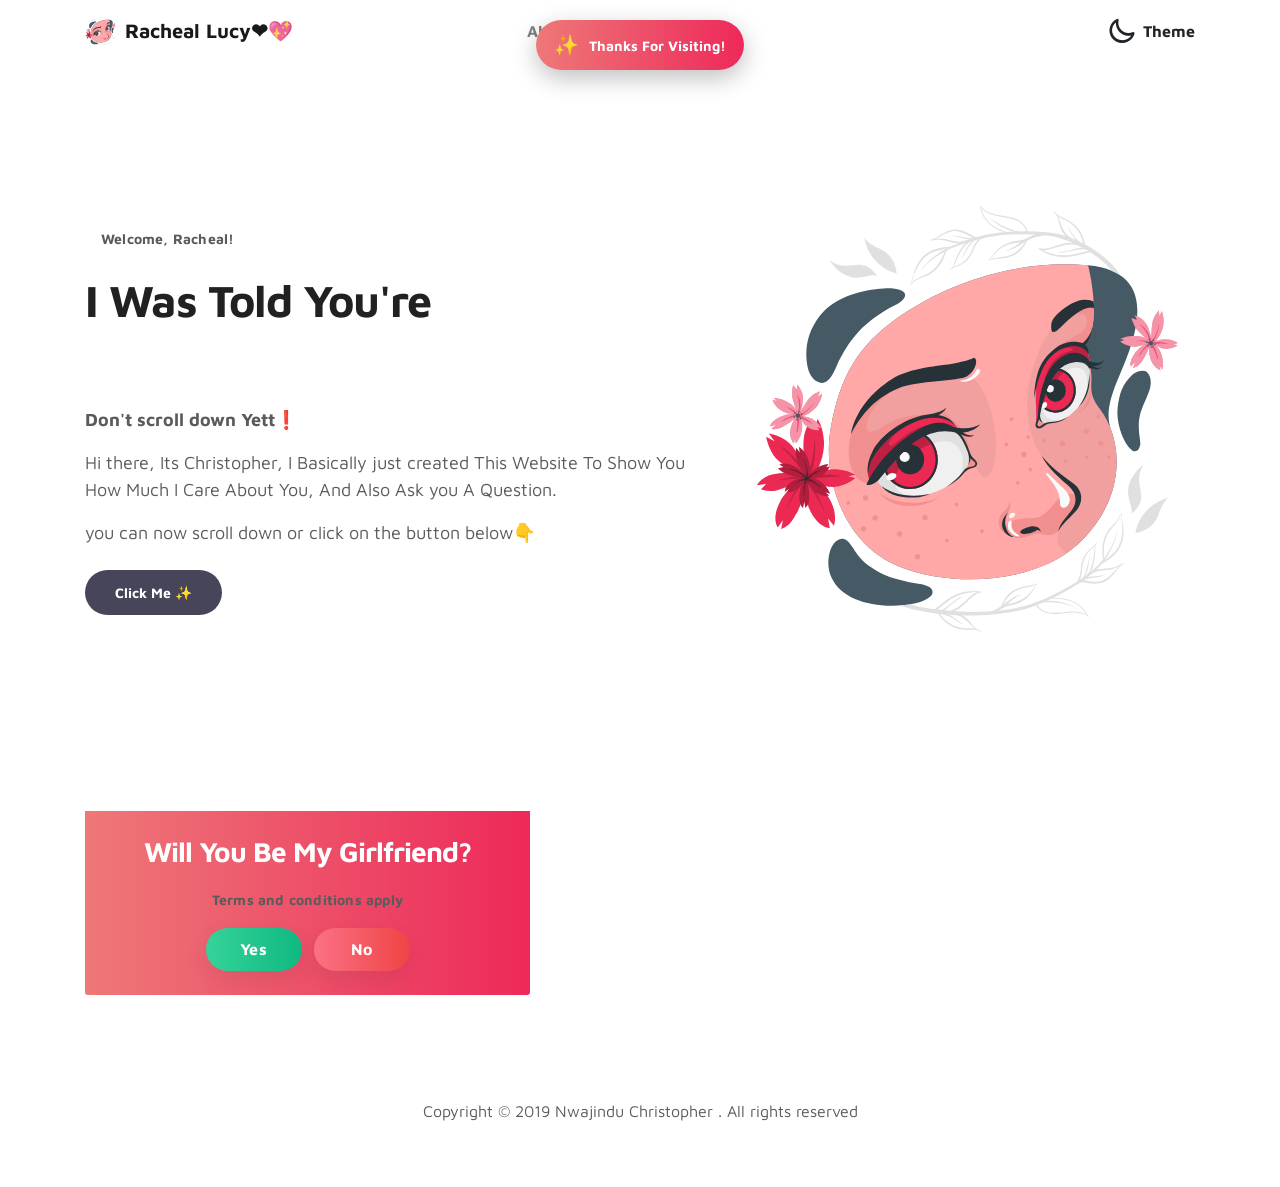
==== commit 66b0c5d2: "Correct text in girlfriend proposal message" ====
--- a/index.html
+++ b/index.html
@@ -136,7 +136,8 @@
 
                     <div class="contact-info d-flex justify-content-center align-items-center py-4 px-lg-5">
                         <div class="text-center w-100">
-                            <h3 class="mb-3 text-white">WILL YOU BE MY GIRL FRIEND</h3>
+                            <h3 class="mb-3 text-white">Will You Be My Girlfriend?</h3>
+                            <p><small class="small-text">Terms and conditions apply</small></p>
                             <div class="d-flex justify-content-center" style="gap:12px;">
                                 <button id="btn-yes" class="btn btn-success">Yes</button>
                                 <button id="btn-no" class="btn btn-danger">No</button>
@@ -199,4 +200,4 @@
 
 </body>
 
-</html>+</html>
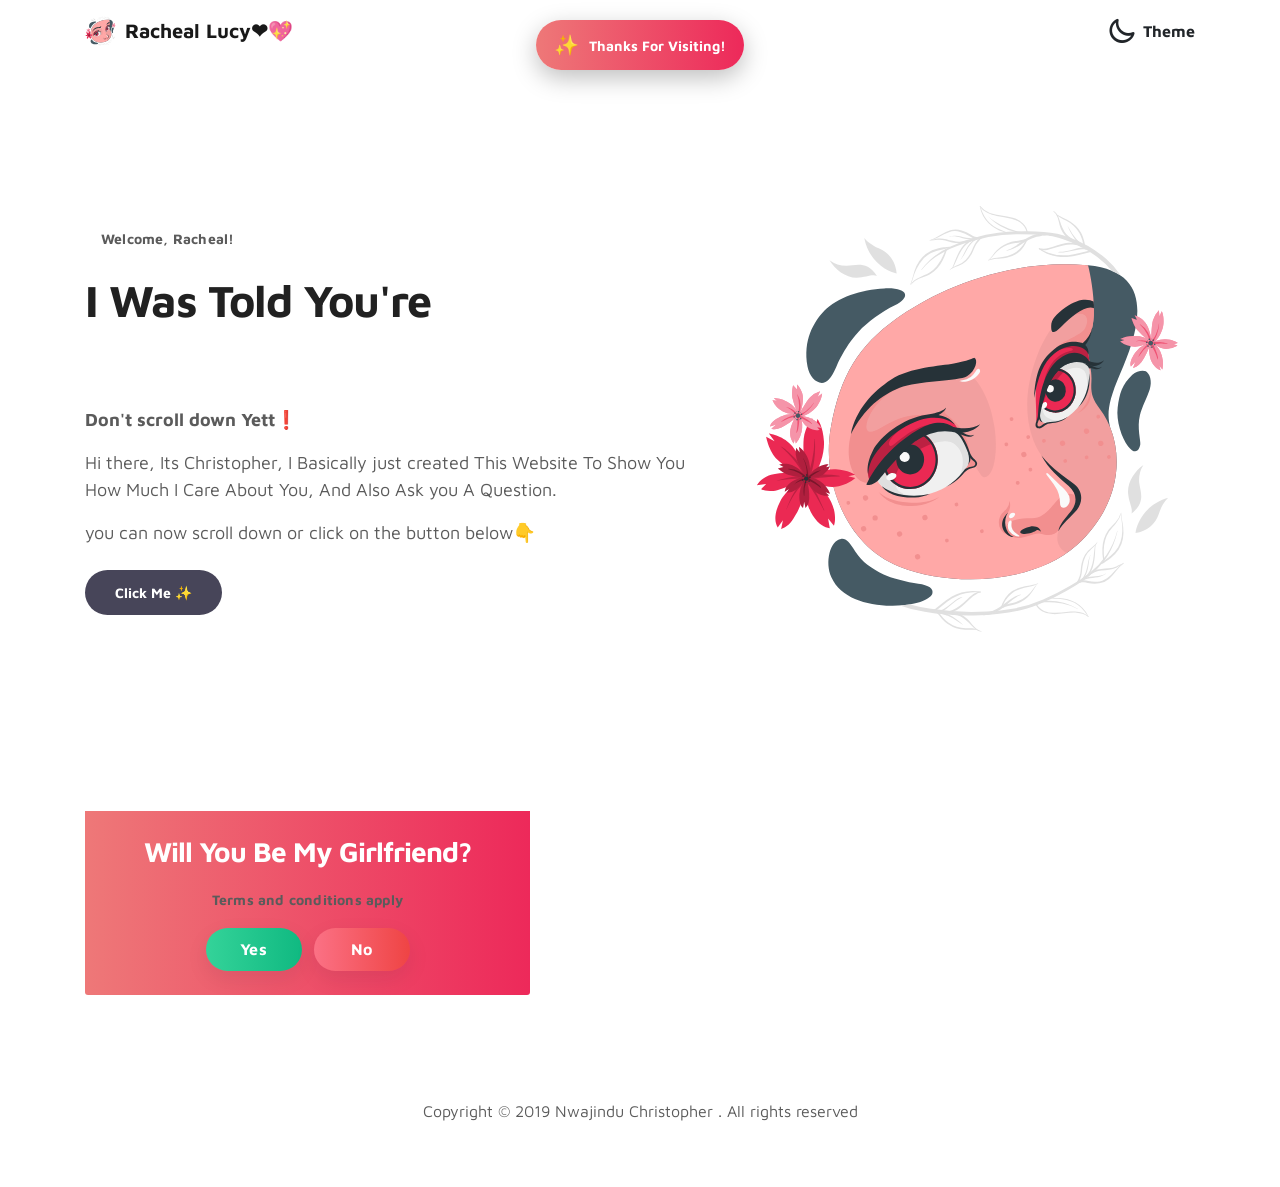
==== commit e7fb3cd9: "Update index.html" ====
--- a/index.html
+++ b/index.html
@@ -43,9 +43,9 @@
 
             <div class="collapse navbar-collapse" id="navbarNav">
                 <ul class="navbar-nav mx-auto">
-                    <li class="nav-item">
+                    <!-- <li class="nav-item">
                         <a href="#about" class="nav-link"><span data-hover="About">About</span></a>
-                    </li>
+                    </li> -->
                     <!-- <li class="nav-item">
                         <a href="#project" class="nav-link"><span data-hover="Projects">Projects</span></a>
                     </li>
@@ -53,8 +53,8 @@
                         <a href="#resume" class="nav-link"><span data-hover="Resume">Resume</span></a>
                     </li>
                     <li class="nav-item"> -->
-                    <a href="#contact" class="nav-link"><span data-hover="Contact">Contact</span></a>
-                    </li>
+                    <!-- <a href="#contact" class="nav-link"><span data-hover="Contact">Contact</span></a>
+                    </li> -->
                 </ul>
 
                 <ul class="navbar-nav ml-lg-auto">
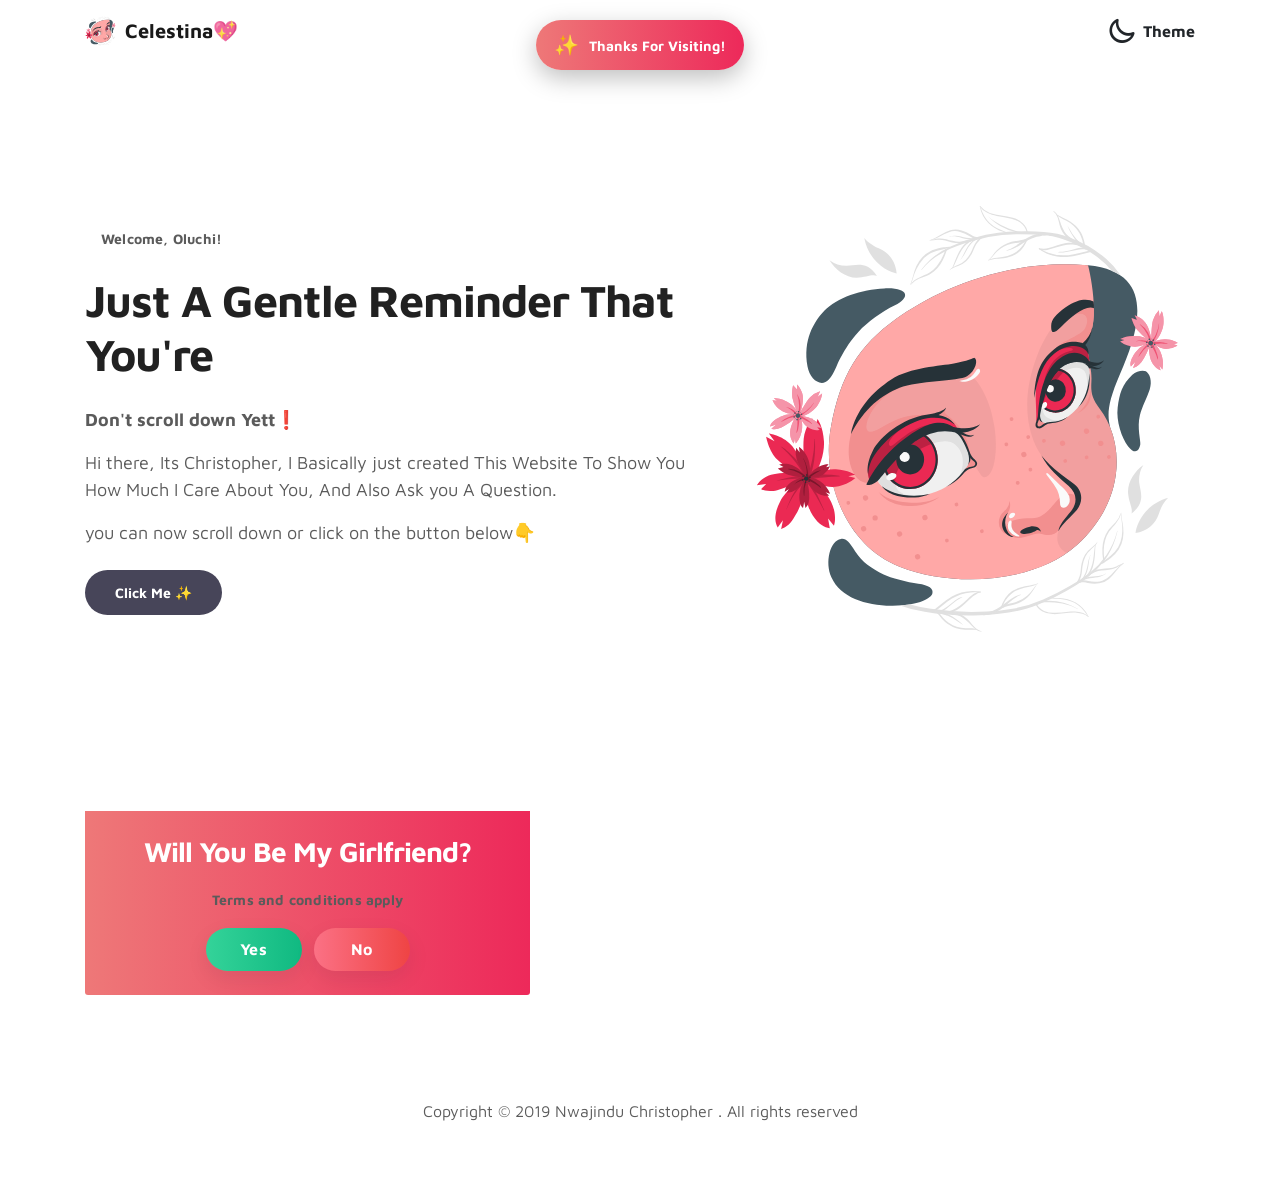
==== commit 8ad61a59: "Update index.html" ====
--- a/index.html
+++ b/index.html
@@ -32,7 +32,7 @@
     <nav class="navbar navbar-expand-sm navbar-light">
         <div class="container">
             <a class="navbar-brand d-flex align-items-center" href="index.html">
-                <img src="images/undraw/rac.svg" alt="Racheal Lucy" style="width:32px;height:32px;margin-right:8px;"> Racheal Lucy❤💖
+                <img src="images/undraw/rac.svg" alt="Racheal Lucy" style="width:32px;height:32px;margin-right:8px;"> Celestina💖
             </a>
 
             <button class="navbar-toggler" type="button" data-toggle="collapse" data-target="#navbarNav" aria-controls="navbarNav" aria-expanded="false" aria-label="Toggle navigation">
@@ -81,9 +81,9 @@
 
                 <div class="col-lg-7 col-md-12 col-12 d-flex align-items-center">
                     <div class="about-text">
-                        <small class="small-text">Welcome, <span class="mobile-block">Racheal!</span></small>
+                        <small class="small-text">Welcome, <span class="mobile-block">Oluchi!</span></small>
                         <h1 class="animated animated-text">
-                            <span class="mr-2">I Was Told You're</span>
+                            <span class="mr-2">Just A Gentle Reminder That You're </span>
                             <div class="animated-info">
                                 <span class="animated-item">Beautiful 🌹</span>
                                 <span class="animated-item">Georgious</span>
--- a/css/tooplate-style.css
+++ b/css/tooplate-style.css
@@ -783,4 +783,4 @@
         transform: translateY(110vh) rotate(720deg);
         opacity: 0.9
     }
-}+}
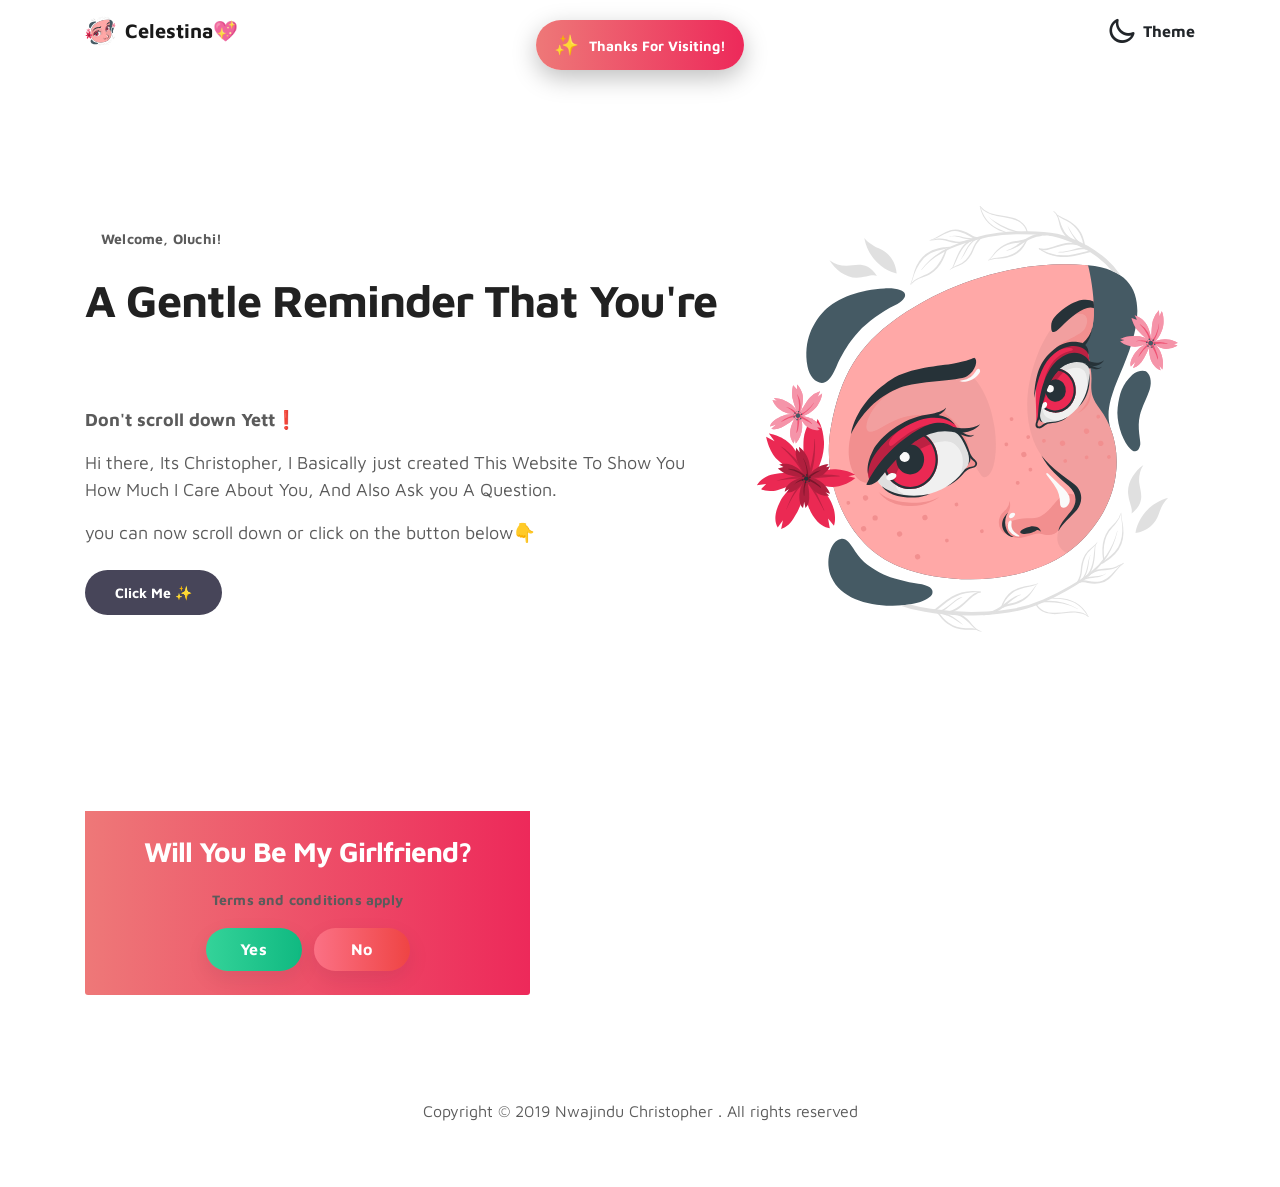
==== commit 319c8188: "Update index.html" ====
--- a/index.html
+++ b/index.html
@@ -83,7 +83,7 @@
                     <div class="about-text">
                         <small class="small-text">Welcome, <span class="mobile-block">Oluchi!</span></small>
                         <h1 class="animated animated-text">
-                            <span class="mr-2">Just A Gentle Reminder That You're </span>
+                            <span class="mr-2">A Gentle Reminder That You're </span>
                             <div class="animated-info">
                                 <span class="animated-item">Beautiful 🌹</span>
                                 <span class="animated-item">Georgious</span>
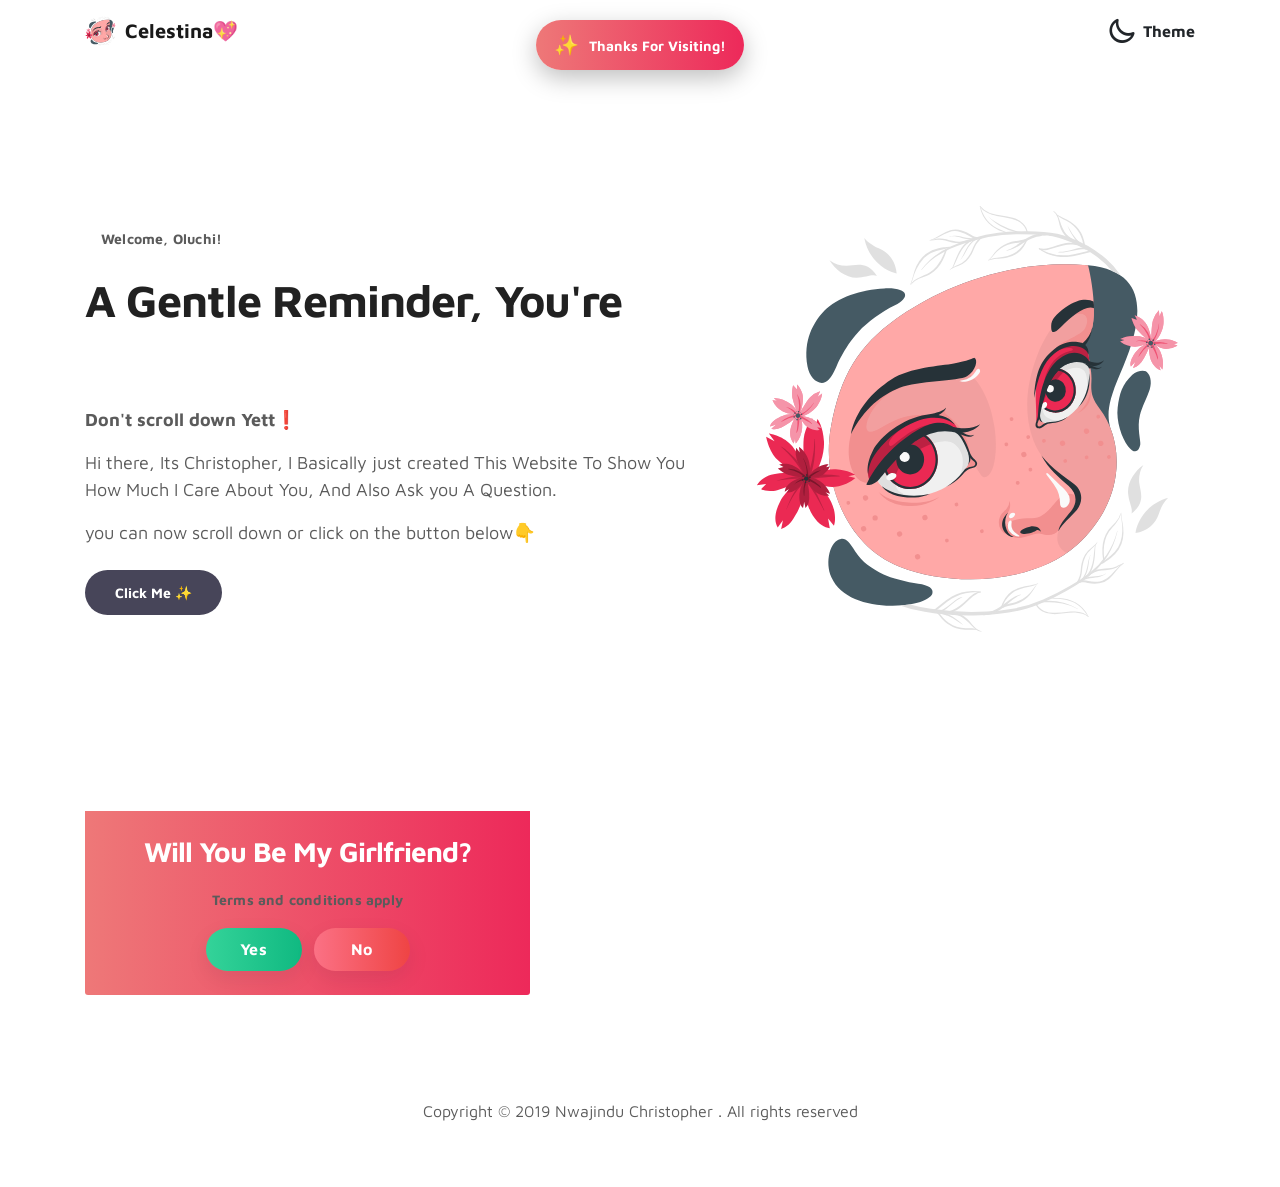
==== commit aed5b64d: "Update greeting text in index.html" ====
--- a/index.html
+++ b/index.html
@@ -83,7 +83,7 @@
                     <div class="about-text">
                         <small class="small-text">Welcome, <span class="mobile-block">Oluchi!</span></small>
                         <h1 class="animated animated-text">
-                            <span class="mr-2">A Gentle Reminder That You're </span>
+                            <span class="mr-2">A Gentle Reminder, You're </span>
                             <div class="animated-info">
                                 <span class="animated-item">Beautiful 🌹</span>
                                 <span class="animated-item">Georgious</span>
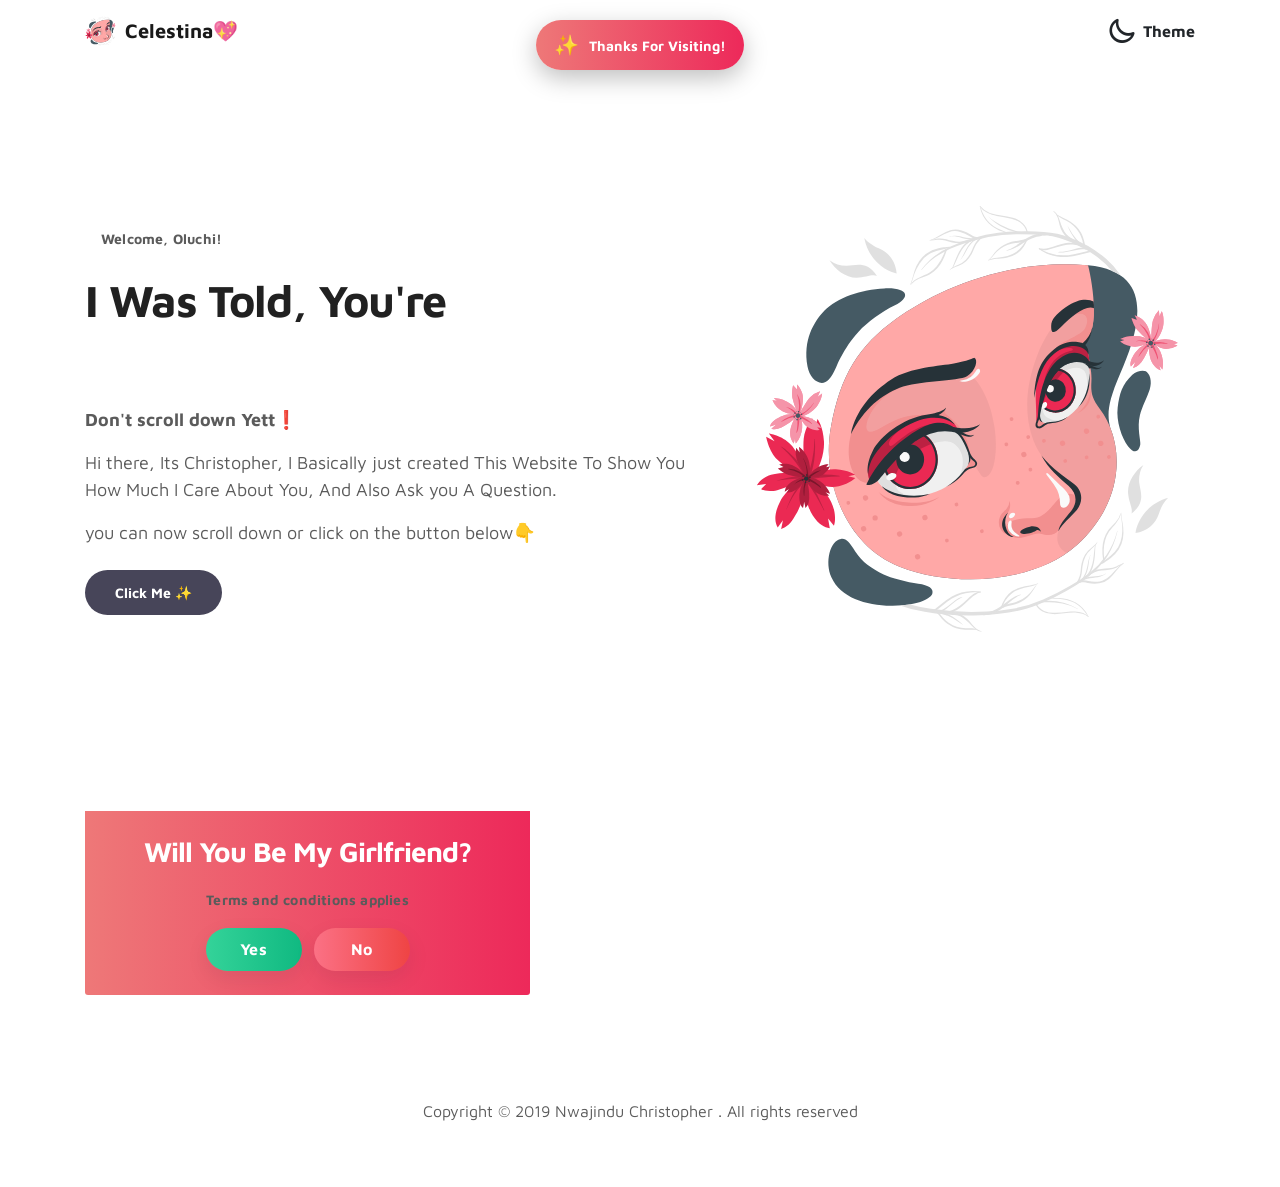
==== commit 4c5a08e0: "Update index.html" ====
--- a/index.html
+++ b/index.html
@@ -83,7 +83,7 @@
                     <div class="about-text">
                         <small class="small-text">Welcome, <span class="mobile-block">Oluchi!</span></small>
                         <h1 class="animated animated-text">
-                            <span class="mr-2">A Gentle Reminder, You're </span>
+                            <span class="mr-2">I Was Told, You're </span>
                             <div class="animated-info">
                                 <span class="animated-item">Beautiful 🌹</span>
                                 <span class="animated-item">Georgious</span>
@@ -91,9 +91,9 @@
                                 <span class="animated-item">Adorable</span>
                                 <span class="animated-item">Special🎁</span>
                                 <span class="animated-item">One Of A Kind💎</span>
-                                <span class="animated-item">Fun to Chat With</span>
+                                <span class="animated-item">Fun to Chat With😁</span>
                                 <span class="animated-item">Very stubborn 😜</span>
-                                <span class="animated-item">And Lastly</span>
+                                <span class="animated-item">And Lastly🤔</span>
                                 <span class="animated-item">Well Endowed🤞</span>
                             </div>
                         </h1>
@@ -137,7 +137,7 @@
                     <div class="contact-info d-flex justify-content-center align-items-center py-4 px-lg-5">
                         <div class="text-center w-100">
                             <h3 class="mb-3 text-white">Will You Be My Girlfriend?</h3>
-                            <p><small class="small-text">Terms and conditions apply</small></p>
+                            <p><small class="small-text">Terms and conditions applies</small></p>
                             <div class="d-flex justify-content-center" style="gap:12px;">
                                 <button id="btn-yes" class="btn btn-success">Yes</button>
                                 <button id="btn-no" class="btn btn-danger">No</button>
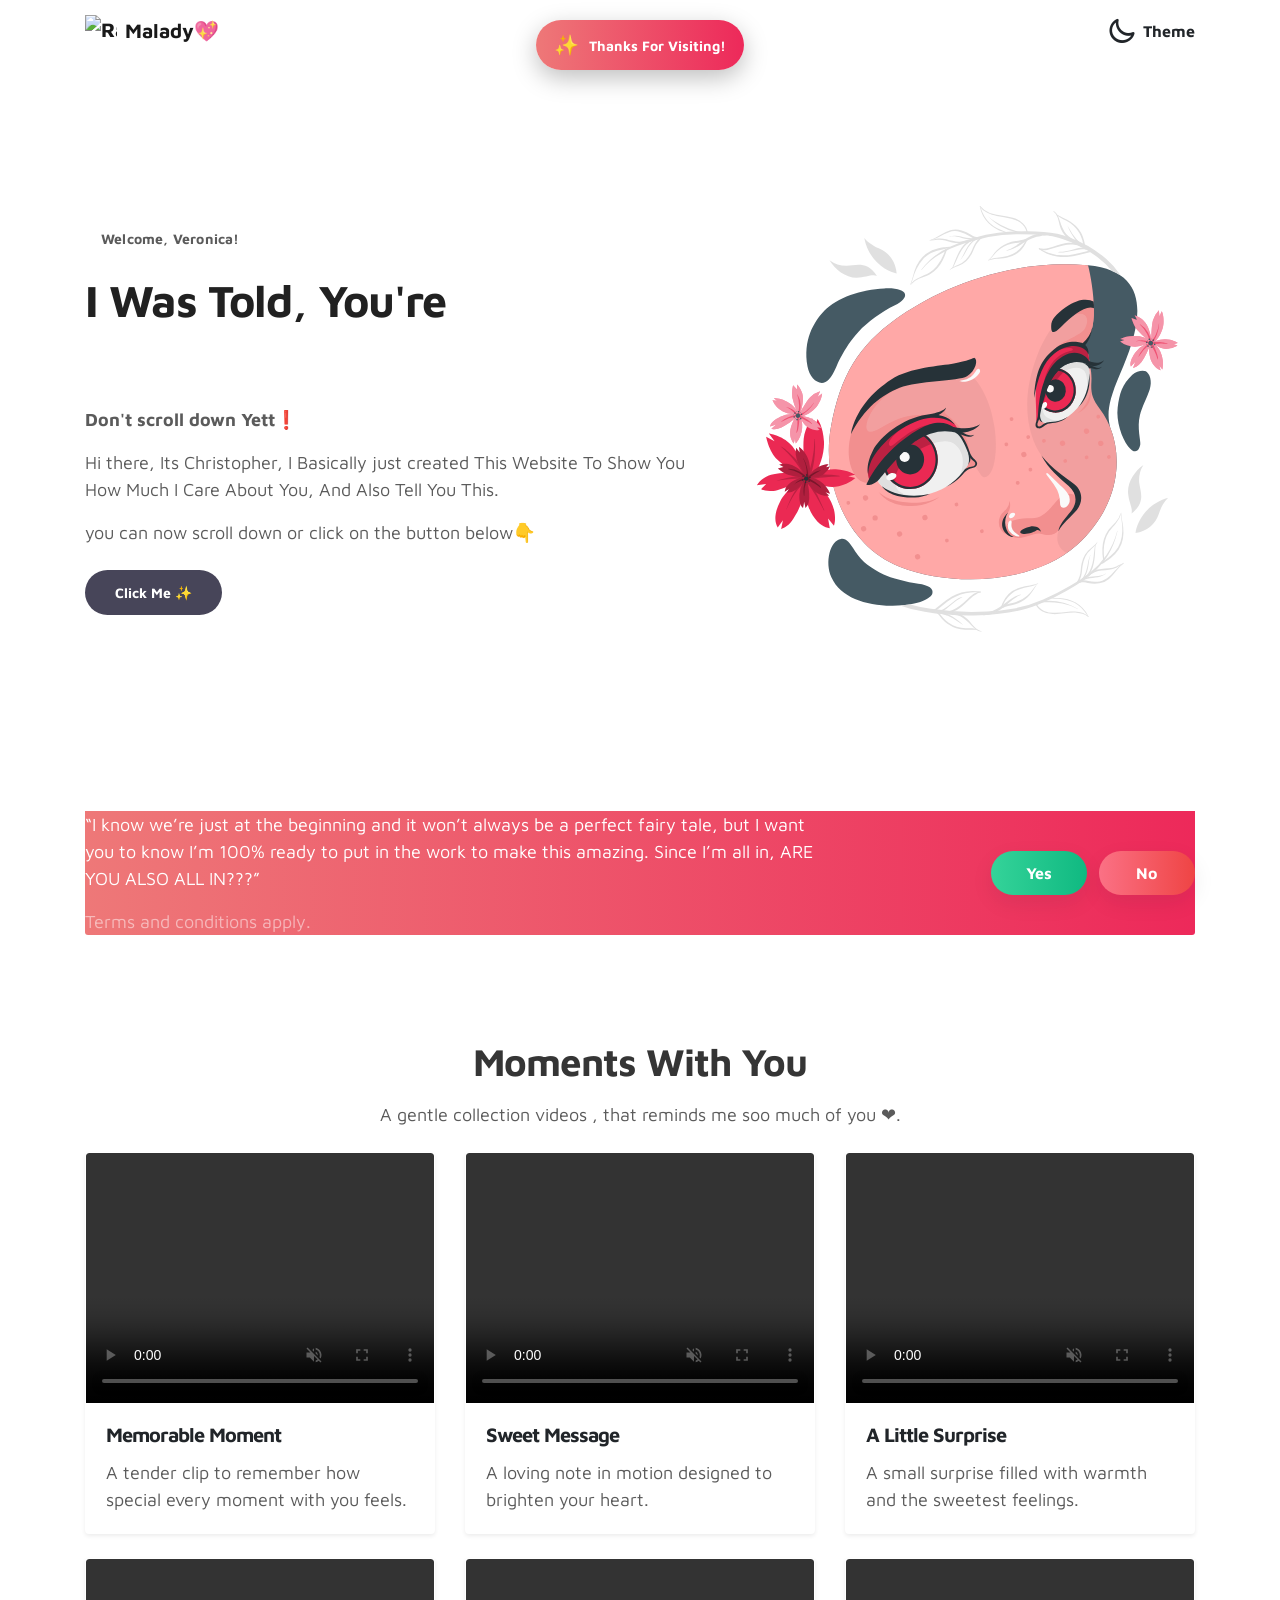
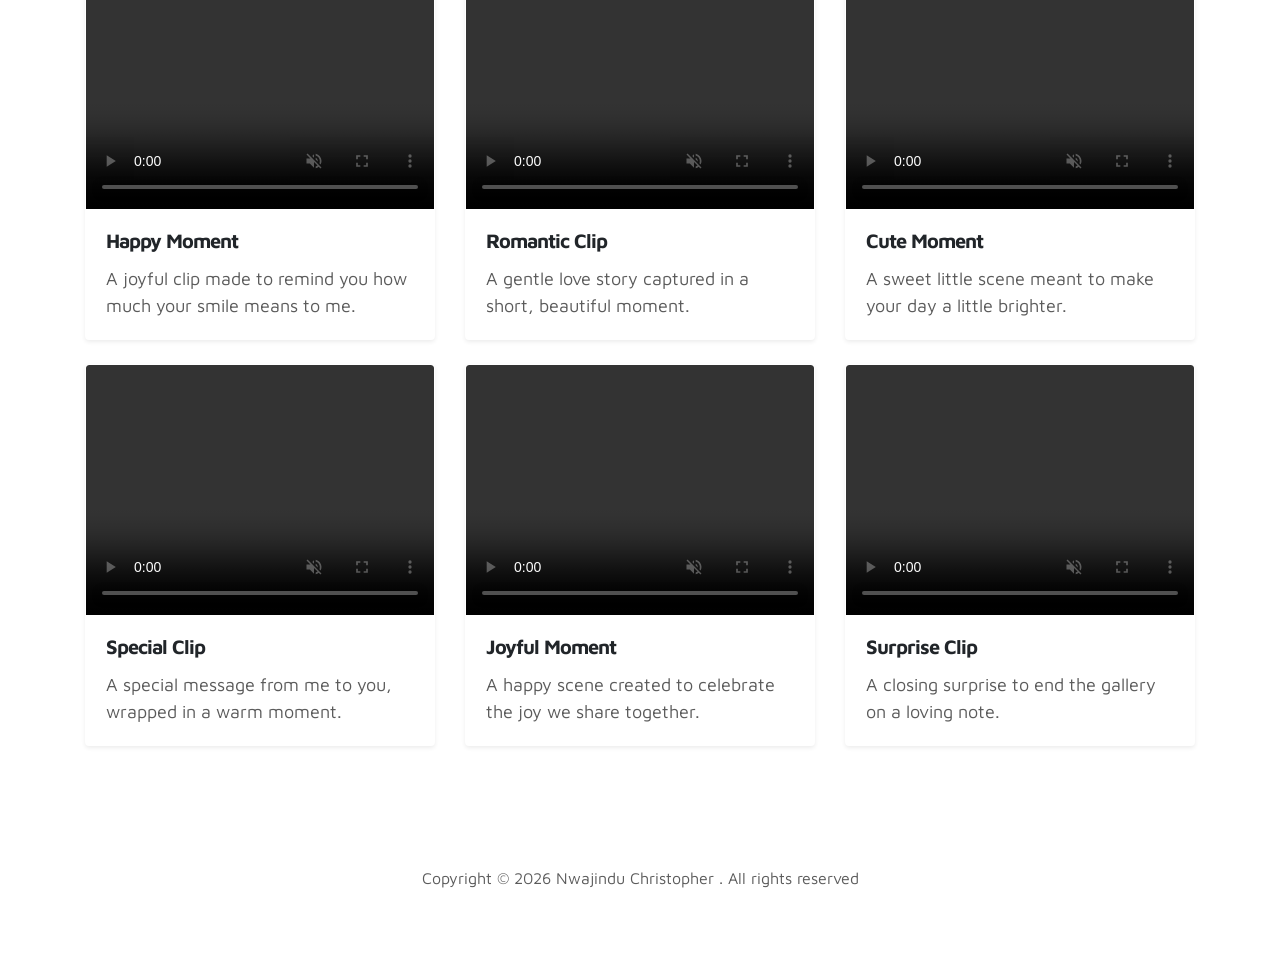
==== commit d6b2fc85: "Update index.html with new content and images" ====
--- a/index.html
+++ b/index.html
@@ -32,7 +32,7 @@
     <nav class="navbar navbar-expand-sm navbar-light">
         <div class="container">
             <a class="navbar-brand d-flex align-items-center" href="index.html">
-                <img src="images/undraw/rac.svg" alt="Racheal Lucy" style="width:32px;height:32px;margin-right:8px;"> Celestina💖
+                <img src="images/undraw/image.jpg" alt="Racheal Lucy" style="width:32px;height:32px;margin-right:8px;"> Malady💖
             </a>
 
             <button class="navbar-toggler" type="button" data-toggle="collapse" data-target="#navbarNav" aria-controls="navbarNav" aria-expanded="false" aria-label="Toggle navigation">
@@ -81,7 +81,7 @@
 
                 <div class="col-lg-7 col-md-12 col-12 d-flex align-items-center">
                     <div class="about-text">
-                        <small class="small-text">Welcome, <span class="mobile-block">Oluchi!</span></small>
+                        <small class="small-text">Welcome, <span class="mobile-block">Veronica!</span></small>
                         <h1 class="animated animated-text">
                             <span class="mr-2">I Was Told, You're </span>
                             <div class="animated-info">
@@ -99,7 +99,7 @@
                         </h1>
 
                         <p><strong>Don't scroll down Yett❗</strong></p>
-                        <p>Hi there, Its Christopher, I Basically just created This Website To Show You How Much I Care About You, And Also Ask you A Question.</p>
+                        <p>Hi there, Its Christopher, I Basically just created This Website To Show You How Much I Care About You, And Also Tell You This.</p>
                         <p>you can now scroll down or click on the button below👇</p>
 
                         <div class="custom-btn-group mt-4">
@@ -128,19 +128,18 @@
         <div class="container">
             <div class="row">
 
-                <div class="col-lg-5 mr-lg-5 col-12">
-                    <div class="google-map w-100">
-                        <!-- <iframe src="https://www.google.com/maps/embed?pb=!1m18!1m12!1m3!1d12088.558402180099!2d-73.99373482142036!3d40.75895421922642!2m3!1f0!2f0!3f0!3m2!1i1024!2i768!4f13.1!3m3!1m2!1s0x89c25855b8fb3083%3A0xa0f9aef176042a5c!2sTheater+District%2C+New+York%2C+NY%2C+USA!5e0!3m2!1sen!2smm!4v1549875377188"
-                            width="400" height="300" frameborder="0" style="border:0" allowfullscreen></iframe> -->
-                    </div>
-
-                    <div class="contact-info d-flex justify-content-center align-items-center py-4 px-lg-5">
-                        <div class="text-center w-100">
-                            <h3 class="mb-3 text-white">Will You Be My Girlfriend?</h3>
-                            <p><small class="small-text">Terms and conditions applies</small></p>
-                            <div class="d-flex justify-content-center" style="gap:12px;">
-                                <button id="btn-yes" class="btn btn-success">Yes</button>
-                                <button id="btn-no" class="btn btn-danger">No</button>
+                <div class="col-12">
+                    <div class="contact-info">
+                        <div class="row align-items-center">
+                            <div class="col-md-8 mb-4 mb-md-0">
+                                <p class="contact-message text-white mb-3">“I know we’re just at the beginning and it won’t always be a perfect fairy tale, but I want you to know I’m 100% ready to put in the work to make this amazing. Since I’m all in, ARE YOU ALSO ALL IN???”</p>
+                                <p class="text-white-50 mb-0">Terms and conditions apply.</p>
+                            </div>
+                            <div class="col-md-4 text-center text-md-right">
+                                <div class="d-flex justify-content-center justify-content-md-end flex-wrap" style="gap: 12px;">
+                                    <button id="btn-yes" class="btn btn-success">Yes</button>
+                                    <button id="btn-no" class="btn btn-danger">No</button>
+                                </div>
                             </div>
                         </div>
                     </div>
@@ -176,13 +175,135 @@
         </div>
     </section>
 
+    <!-- VIDEO GALLERY -->
+    <section class="project py-5" id="gallery">
+        <div class="container">
+            <div class="row mb-4">
+                <div class="col-12 text-center">
+                    <h2 class="mb-3">Moments With You</h2>
+                    <p class="mb-0">A gentle collection videos , that reminds me soo much of you ❤.</p>
+                </div>
+            </div>
+            <div class="row">
+                <div class="col-lg-4 col-md-6 mb-4">
+                    <div class="card h-100 shadow-sm rounded-4 overflow-hidden" style="border:1px solid rgba(255,255,255,.12);">
+                        <video class="card-img-top" controls muted playsinline style="width:100%; height:250px; object-fit:cover;">
+                            <source src="/images/vero1.mp4" type="video/mp4">
+                            Your browser does not support the video tag.
+                        </video>
+                        <div class="card-body">
+                            <h5 class="card-title">Memorable Moment</h5>
+                            <p class="card-text">A tender clip to remember how special every moment with you feels.</p>
+                        </div>
+                    </div>
+                </div>
+                <div class="col-lg-4 col-md-6 mb-4">
+                    <div class="card h-100 shadow-sm rounded-4 overflow-hidden" style="border:1px solid rgba(255,255,255,.12);">
+                        <video class="card-img-top" controls muted playsinline style="width:100%; height:250px; object-fit:cover;">
+                            <source src="/images/vero2.mp4" type="video/mp4">
+                            Your browser does not support the video tag.
+                        </video>
+                        <div class="card-body">
+                            <h5 class="card-title">Sweet Message</h5>
+                            <p class="card-text">A loving note in motion designed to brighten your heart.</p>
+                        </div>
+                    </div>
+                </div>
+                <div class="col-lg-4 col-md-6 mb-4">
+                    <div class="card h-100 shadow-sm rounded-4 overflow-hidden" style="border:1px solid rgba(255,255,255,.12);">
+                        <video class="card-img-top" controls muted playsinline style="width:100%; height:250px; object-fit:cover;">
+                            <source src="/images/vero3.mp4" type="video/mp4">
+                            Your browser does not support the video tag.
+                        </video>
+                        <div class="card-body">
+                            <h5 class="card-title">A Little Surprise</h5>
+                            <p class="card-text">A small surprise filled with warmth and the sweetest feelings.</p>
+                        </div>
+                    </div>
+                </div>
+                <div class="col-lg-4 col-md-6 mb-4">
+                    <div class="card h-100 shadow-sm rounded-4 overflow-hidden" style="border:1px solid rgba(255,255,255,.12);">
+                        <video class="card-img-top" controls muted playsinline style="width:100%; height:250px; object-fit:cover;">
+                            <source src="/images/vero4.mp4" type="video/mp4">
+                            Your browser does not support the video tag.
+                        </video>
+                        <div class="card-body">
+                            <h5 class="card-title">Happy Moment</h5>
+                            <p class="card-text">A joyful clip made to remind you how much your smile means to me.</p>
+                        </div>
+                    </div>
+                </div>
+                <div class="col-lg-4 col-md-6 mb-4">
+                    <div class="card h-100 shadow-sm rounded-4 overflow-hidden" style="border:1px solid rgba(255,255,255,.12);">
+                        <video class="card-img-top" controls muted playsinline style="width:100%; height:250px; object-fit:cover;">
+                            <source src="/images/vero5.mp4" type="video/mp4">
+                            Your browser does not support the video tag.
+                        </video>
+                        <div class="card-body">
+                            <h5 class="card-title">Romantic Clip</h5>
+                            <p class="card-text">A gentle love story captured in a short, beautiful moment.</p>
+                        </div>
+                    </div>
+                </div>
+                <div class="col-lg-4 col-md-6 mb-4">
+                    <div class="card h-100 shadow-sm rounded-4 overflow-hidden" style="border:1px solid rgba(255,255,255,.12);">
+                        <video class="card-img-top" controls muted playsinline style="width:100%; height:250px; object-fit:cover;">
+                            <source src="/images/vero6.mp4" type="video/mp4">
+                            Your browser does not support the video tag.
+                        </video>
+                        <div class="card-body">
+                            <h5 class="card-title">Cute Moment</h5>
+                            <p class="card-text">A sweet little scene meant to make your day a little brighter.</p>
+                        </div>
+                    </div>
+                </div>
+                <div class="col-lg-4 col-md-6 mb-4">
+                    <div class="card h-100 shadow-sm rounded-4 overflow-hidden" style="border:1px solid rgba(255,255,255,.12);">
+                        <video class="card-img-top" controls muted playsinline style="width:100%; height:250px; object-fit:cover;">
+                            <source src="/images/vero7.mp4" type="video/mp4">
+                            Your browser does not support the video tag.
+                        </video>
+                        <div class="card-body">
+                            <h5 class="card-title">Special Clip</h5>
+                            <p class="card-text">A special message from me to you, wrapped in a warm moment.</p>
+                        </div>
+                    </div>
+                </div>
+                <div class="col-lg-4 col-md-6 mb-4">
+                    <div class="card h-100 shadow-sm rounded-4 overflow-hidden" style="border:1px solid rgba(255,255,255,.12);">
+                        <video class="card-img-top" controls muted playsinline style="width:100%; height:250px; object-fit:cover;">
+                            <source src="/images/vero8.mp4" type="video/mp4">
+                            Your browser does not support the video tag.
+                        </video>
+                        <div class="card-body">
+                            <h5 class="card-title">Joyful Moment</h5>
+                            <p class="card-text">A happy scene created to celebrate the joy we share together.</p>
+                        </div>
+                    </div>
+                </div>
+                <div class="col-lg-4 col-md-6 mb-4">
+                    <div class="card h-100 shadow-sm rounded-4 overflow-hidden" style="border:1px solid rgba(255,255,255,.12);">
+                        <video class="card-img-top" controls muted playsinline style="width:100%; height:250px; object-fit:cover;">
+                            <source src="/images/vero9.mp4" type="video/mp4">
+                            Your browser does not support the video tag.
+                        </video>
+                        <div class="card-body">
+                            <h5 class="card-title">Surprise Clip</h5>
+                            <p class="card-text">A closing surprise to end the gallery on a loving note.</p>
+                        </div>
+                    </div>
+                </div>
+            </div>
+        </div>
+    </section>
+
     <!-- FOOTER -->
     <footer class="footer py-5">
         <div class="container">
             <div class="row">
 
                 <div class="col-lg-12 col-12">
-                    <p class="copyright-text text-center">Copyright &copy; 2019 Nwajindu Christopher . All rights reserved</p>
+                    <p class="copyright-text text-center">Copyright &copy; 2026 Nwajindu Christopher . All rights reserved</p>
                 </div>
 
             </div>
